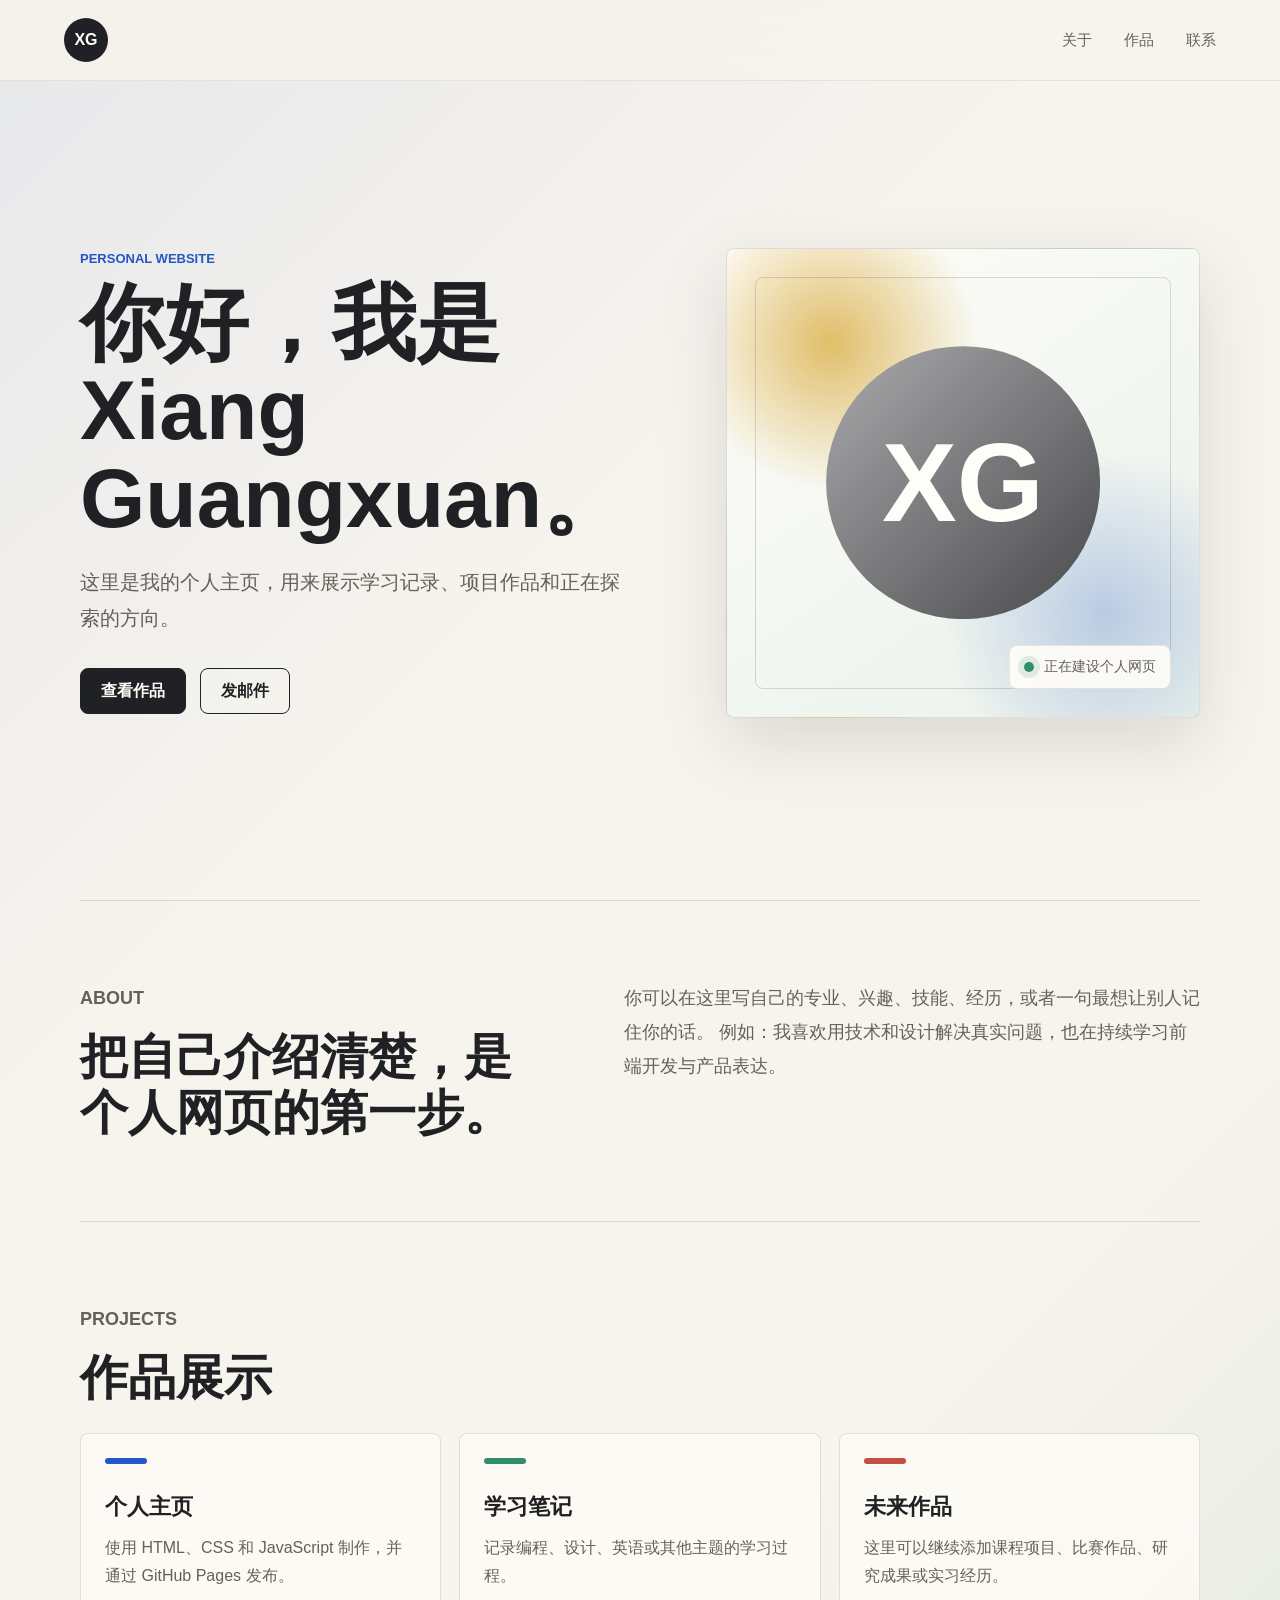
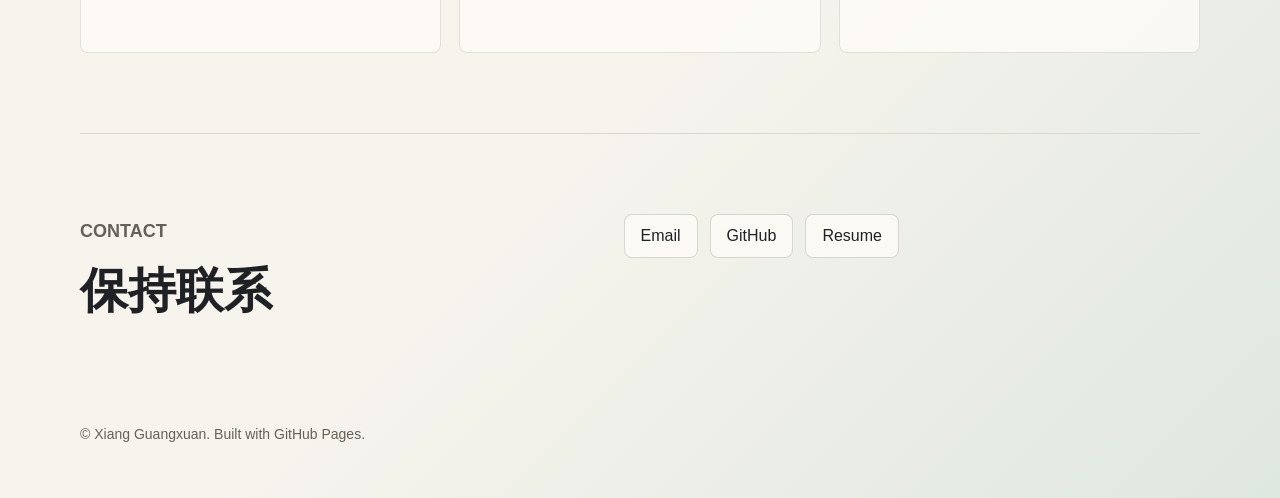
==== index.html @ c30e2c56 "Create personal homepage" ====
<!DOCTYPE html>
<html lang="zh-CN">
<head>
  <meta charset="UTF-8" />
  <meta name="viewport" content="width=device-width, initial-scale=1.0" />
  <meta name="description" content="Xiang Guangxuan 的个人主页、作品集和联系方式。" />
  <title>Xiang Guangxuan | 个人主页</title>
  <link rel="stylesheet" href="styles.css" />
</head>
<body>
  <header class="site-header">
    <a class="brand" href="#top" aria-label="返回首页">XG</a>
    <nav class="nav" aria-label="主要导航">
      <a href="#about">关于</a>
      <a href="#projects">作品</a>
      <a href="#contact">联系</a>
    </nav>
  </header>

  <main id="top">
    <section class="hero" aria-labelledby="hero-title">
      <div class="hero-copy">
        <p class="eyebrow">Personal Website</p>
        <h1 id="hero-title">你好，我是 Xiang Guangxuan。</h1>
        <p class="hero-text">
          这里是我的个人主页，用来展示学习记录、项目作品和正在探索的方向。
        </p>
        <div class="hero-actions" aria-label="主要操作">
          <a class="button primary" href="#projects">查看作品</a>
          <a class="button ghost" href="mailto:your-email@example.com">发邮件</a>
        </div>
      </div>

      <div class="portrait-panel" aria-label="个人视觉标识">
        <div class="portrait">
          <span>XG</span>
        </div>
        <div class="status-card">
          <span class="status-dot"></span>
          <p>正在建设个人网页</p>
        </div>
      </div>
    </section>

    <section class="section about" id="about" aria-labelledby="about-title">
      <div>
        <p class="section-kicker">About</p>
        <h2 id="about-title">把自己介绍清楚，是个人网页的第一步。</h2>
      </div>
      <p>
        你可以在这里写自己的专业、兴趣、技能、经历，或者一句最想让别人记住你的话。
        例如：我喜欢用技术和设计解决真实问题，也在持续学习前端开发与产品表达。
      </p>
    </section>

    <section class="section" id="projects" aria-labelledby="projects-title">
      <div class="section-heading">
        <p class="section-kicker">Projects</p>
        <h2 id="projects-title">作品展示</h2>
      </div>

      <div class="project-grid">
        <article class="project-card">
          <span class="project-mark mark-blue"></span>
          <h3>个人主页</h3>
          <p>使用 HTML、CSS 和 JavaScript 制作，并通过 GitHub Pages 发布。</p>
        </article>
        <article class="project-card">
          <span class="project-mark mark-green"></span>
          <h3>学习笔记</h3>
          <p>记录编程、设计、英语或其他主题的学习过程。</p>
        </article>
        <article class="project-card">
          <span class="project-mark mark-red"></span>
          <h3>未来作品</h3>
          <p>这里可以继续添加课程项目、比赛作品、研究成果或实习经历。</p>
        </article>
      </div>
    </section>

    <section class="section contact" id="contact" aria-labelledby="contact-title">
      <div>
        <p class="section-kicker">Contact</p>
        <h2 id="contact-title">保持联系</h2>
      </div>
      <div class="contact-links">
        <a href="mailto:your-email@example.com">Email</a>
        <a href="https://github.com/XiangGuangxuan">GitHub</a>
        <a href="#" aria-disabled="true">Resume</a>
      </div>
    </section>
  </main>

  <footer class="site-footer">
    <p>© <span id="year"></span> Xiang Guangxuan. Built with GitHub Pages.</p>
  </footer>

  <script src="script.js"></script>
</body>
</html>
---- styles.css ----
:root {
  --bg: #f7f4ee;
  --ink: #202124;
  --muted: #65615a;
  --line: #ddd6ca;
  --blue: #2457c5;
  --green: #2f8f6b;
  --red: #c64f45;
  --gold: #d6a632;
  --white: #fffdf8;
  --shadow: 0 24px 70px rgba(32, 33, 36, 0.13);
}

* {
  box-sizing: border-box;
}

html {
  scroll-behavior: smooth;
}

body {
  margin: 0;
  min-width: 320px;
  background:
    linear-gradient(135deg, rgba(36, 87, 197, 0.08), transparent 34%),
    linear-gradient(315deg, rgba(47, 143, 107, 0.12), transparent 32%),
    var(--bg);
  color: var(--ink);
  font-family: "Microsoft YaHei", "PingFang SC", "Hiragino Sans GB", Arial, sans-serif;
}

a {
  color: inherit;
}

.site-header {
  position: sticky;
  top: 0;
  z-index: 10;
  display: flex;
  align-items: center;
  justify-content: space-between;
  padding: 18px clamp(20px, 5vw, 72px);
  border-bottom: 1px solid rgba(32, 33, 36, 0.08);
  background: rgba(247, 244, 238, 0.86);
  backdrop-filter: blur(16px);
}

.brand {
  display: grid;
  width: 44px;
  height: 44px;
  place-items: center;
  border-radius: 50%;
  background: var(--ink);
  color: var(--white);
  font-weight: 900;
  text-decoration: none;
}

.nav {
  display: flex;
  gap: clamp(14px, 3vw, 32px);
  color: var(--muted);
  font-size: 15px;
}

.nav a {
  text-decoration: none;
}

.nav a:hover {
  color: var(--ink);
}

main {
  width: min(1120px, calc(100% - 40px));
  margin: 0 auto;
}

.hero {
  display: grid;
  grid-template-columns: minmax(0, 1.08fr) minmax(320px, 0.92fr);
  align-items: center;
  min-height: calc(100vh - 81px);
  gap: clamp(36px, 7vw, 96px);
  padding: 56px 0 72px;
}

.eyebrow,
.section-kicker {
  margin: 0 0 14px;
  color: var(--blue);
  font-size: 13px;
  font-weight: 800;
  letter-spacing: 0;
  text-transform: uppercase;
}

h1,
h2,
h3,
p {
  margin-top: 0;
}

h1 {
  max-width: 760px;
  margin-bottom: 22px;
  font-size: clamp(44px, 7vw, 84px);
  line-height: 1.04;
  letter-spacing: 0;
}

.hero-text {
  max-width: 620px;
  color: var(--muted);
  font-size: 20px;
  line-height: 1.8;
}

.hero-actions {
  display: flex;
  flex-wrap: wrap;
  gap: 14px;
  margin-top: 32px;
}

.button {
  display: inline-flex;
  align-items: center;
  justify-content: center;
  min-height: 46px;
  padding: 0 20px;
  border: 1px solid var(--ink);
  border-radius: 8px;
  font-weight: 700;
  text-decoration: none;
}

.button.primary {
  background: var(--ink);
  color: var(--white);
}

.button.ghost {
  background: transparent;
}

.portrait-panel {
  position: relative;
  min-height: 470px;
  border: 1px solid rgba(32, 33, 36, 0.12);
  border-radius: 8px;
  background:
    radial-gradient(circle at 22% 20%, rgba(214, 166, 50, 0.72), transparent 28%),
    radial-gradient(circle at 80% 78%, rgba(36, 87, 197, 0.26), transparent 31%),
    linear-gradient(145deg, #fffdf8, #e9f1eb);
  box-shadow: var(--shadow);
  overflow: hidden;
}

.portrait-panel::before {
  content: "";
  position: absolute;
  inset: 28px;
  border: 1px solid rgba(32, 33, 36, 0.16);
  border-radius: 8px;
}

.portrait {
  position: absolute;
  left: 50%;
  top: 50%;
  display: grid;
  width: min(58%, 280px);
  aspect-ratio: 1;
  place-items: center;
  transform: translate(-50%, -50%);
  border-radius: 50%;
  background:
    linear-gradient(135deg, rgba(255, 255, 255, 0.62), rgba(255, 255, 255, 0.18)),
    var(--ink);
  color: var(--white);
  font-size: clamp(56px, 10vw, 112px);
  font-weight: 900;
}

.status-card {
  position: absolute;
  right: 28px;
  bottom: 28px;
  display: flex;
  align-items: center;
  gap: 10px;
  max-width: calc(100% - 56px);
  padding: 12px 14px;
  border: 1px solid rgba(32, 33, 36, 0.1);
  border-radius: 8px;
  background: rgba(255, 253, 248, 0.9);
}

.status-card p {
  margin: 0;
  color: var(--muted);
  font-size: 14px;
}

.status-dot {
  width: 10px;
  height: 10px;
  flex: 0 0 auto;
  border-radius: 50%;
  background: var(--green);
  box-shadow: 0 0 0 6px rgba(47, 143, 107, 0.14);
}

.section {
  padding: 80px 0;
  border-top: 1px solid var(--line);
}

.about,
.contact {
  display: grid;
  grid-template-columns: minmax(220px, 0.9fr) minmax(0, 1.1fr);
  gap: clamp(28px, 6vw, 72px);
}

.section h2 {
  margin-bottom: 0;
  font-size: clamp(30px, 4vw, 48px);
  line-height: 1.16;
  letter-spacing: 0;
}

.section p {
  color: var(--muted);
  font-size: 18px;
  line-height: 1.9;
}

.section-heading {
  margin-bottom: 28px;
}

.project-grid {
  display: grid;
  grid-template-columns: repeat(3, minmax(0, 1fr));
  gap: 18px;
}

.project-card {
  min-height: 220px;
  padding: 24px;
  border: 1px solid rgba(32, 33, 36, 0.12);
  border-radius: 8px;
  background: rgba(255, 253, 248, 0.72);
}

.project-mark {
  display: block;
  width: 42px;
  height: 6px;
  margin-bottom: 28px;
  border-radius: 999px;
}

.mark-blue {
  background: var(--blue);
}

.mark-green {
  background: var(--green);
}

.mark-red {
  background: var(--red);
}

.project-card h3 {
  margin-bottom: 12px;
  font-size: 22px;
}

.project-card p {
  margin-bottom: 0;
  font-size: 16px;
  line-height: 1.75;
}

.contact-links {
  display: flex;
  flex-wrap: wrap;
  gap: 12px;
  align-content: start;
}

.contact-links a {
  display: inline-flex;
  min-height: 44px;
  align-items: center;
  justify-content: center;
  padding: 0 16px;
  border: 1px solid rgba(32, 33, 36, 0.16);
  border-radius: 8px;
  background: rgba(255, 253, 248, 0.72);
  text-decoration: none;
}

.contact-links a:hover {
  border-color: var(--ink);
}

.site-footer {
  width: min(1120px, calc(100% - 40px));
  margin: 0 auto;
  padding: 28px 0 42px;
  color: var(--muted);
  font-size: 14px;
}

@media (max-width: 820px) {
  .site-header {
    padding-inline: 20px;
  }

  .hero {
    grid-template-columns: 1fr;
    min-height: auto;
    padding-top: 48px;
  }

  .portrait-panel {
    min-height: 380px;
  }

  .about,
  .contact,
  .project-grid {
    grid-template-columns: 1fr;
  }
}

@media (max-width: 520px) {
  main,
  .site-footer {
    width: min(100% - 28px, 1120px);
  }

  .nav {
    gap: 12px;
    font-size: 14px;
  }

  h1 {
    font-size: 42px;
  }

  .hero-text,
  .section p {
    font-size: 17px;
  }

  .button {
    width: 100%;
  }

  .portrait-panel {
    min-height: 320px;
  }
}
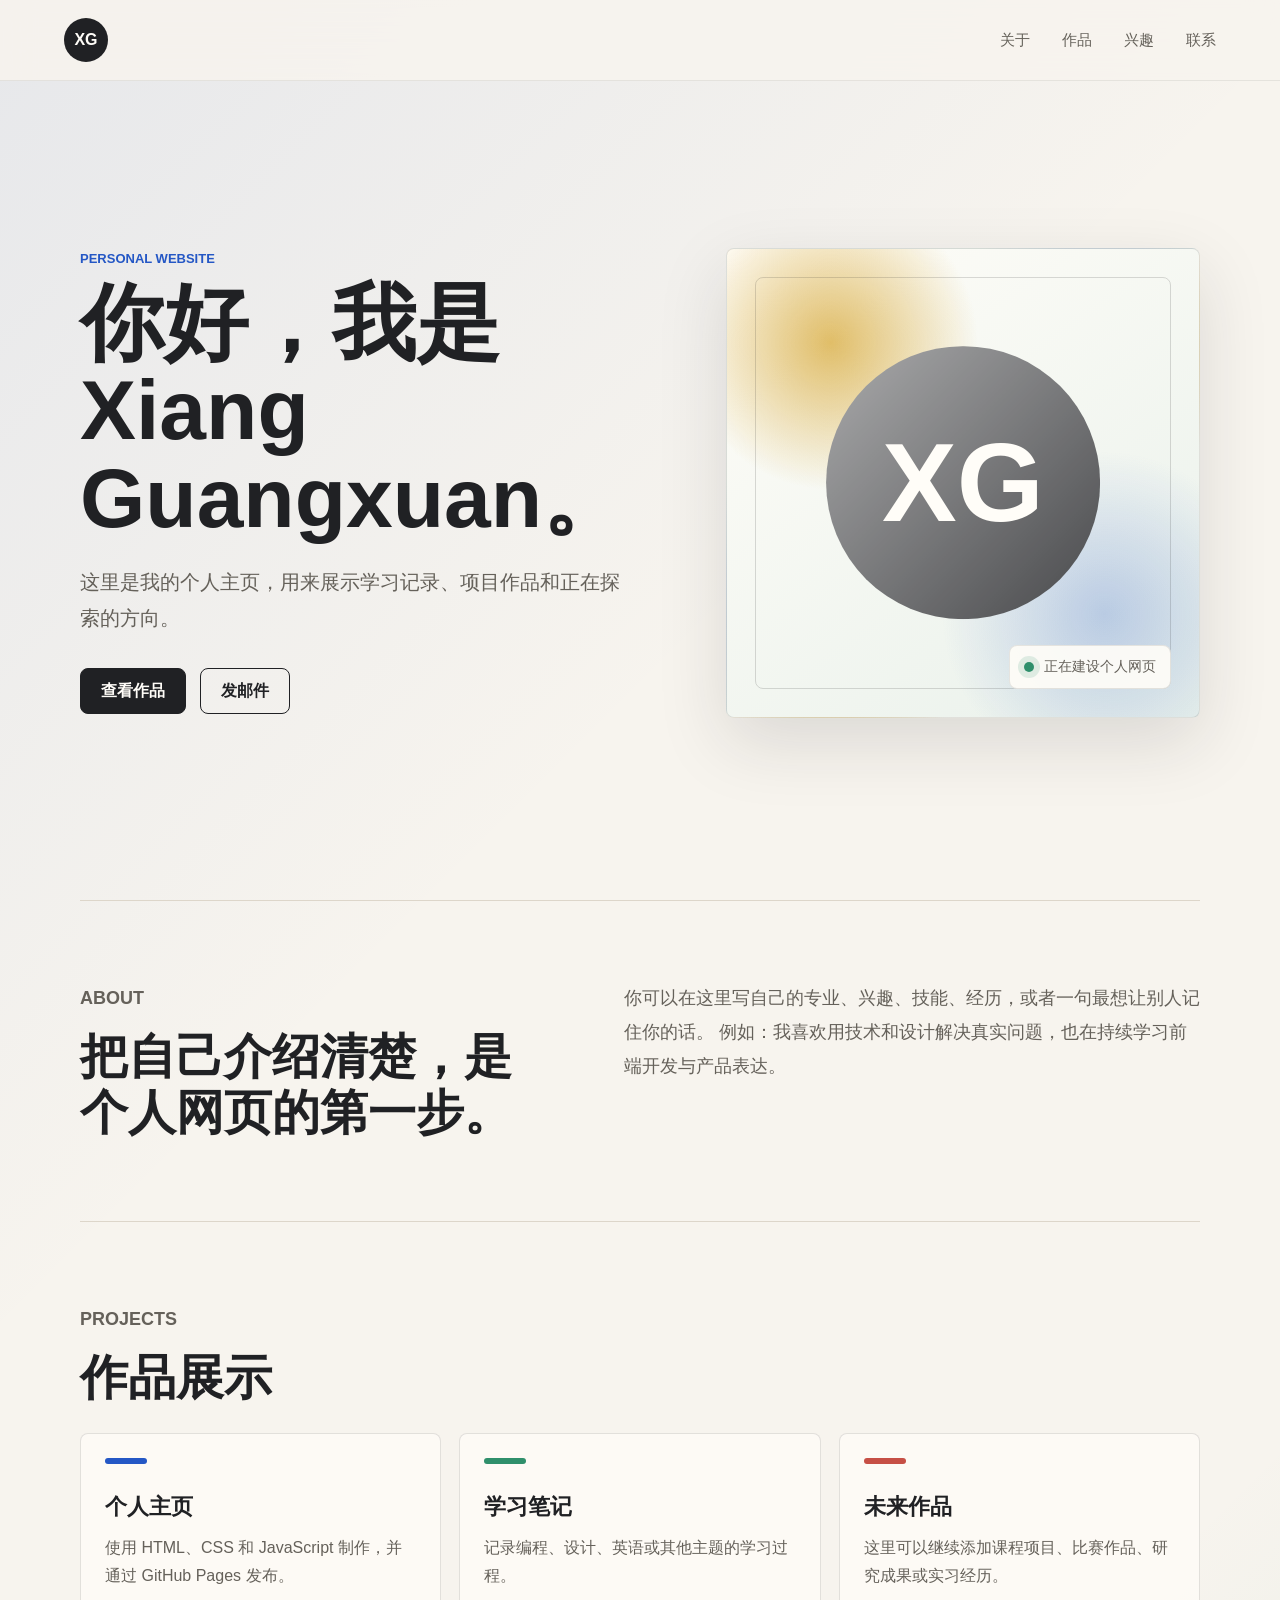
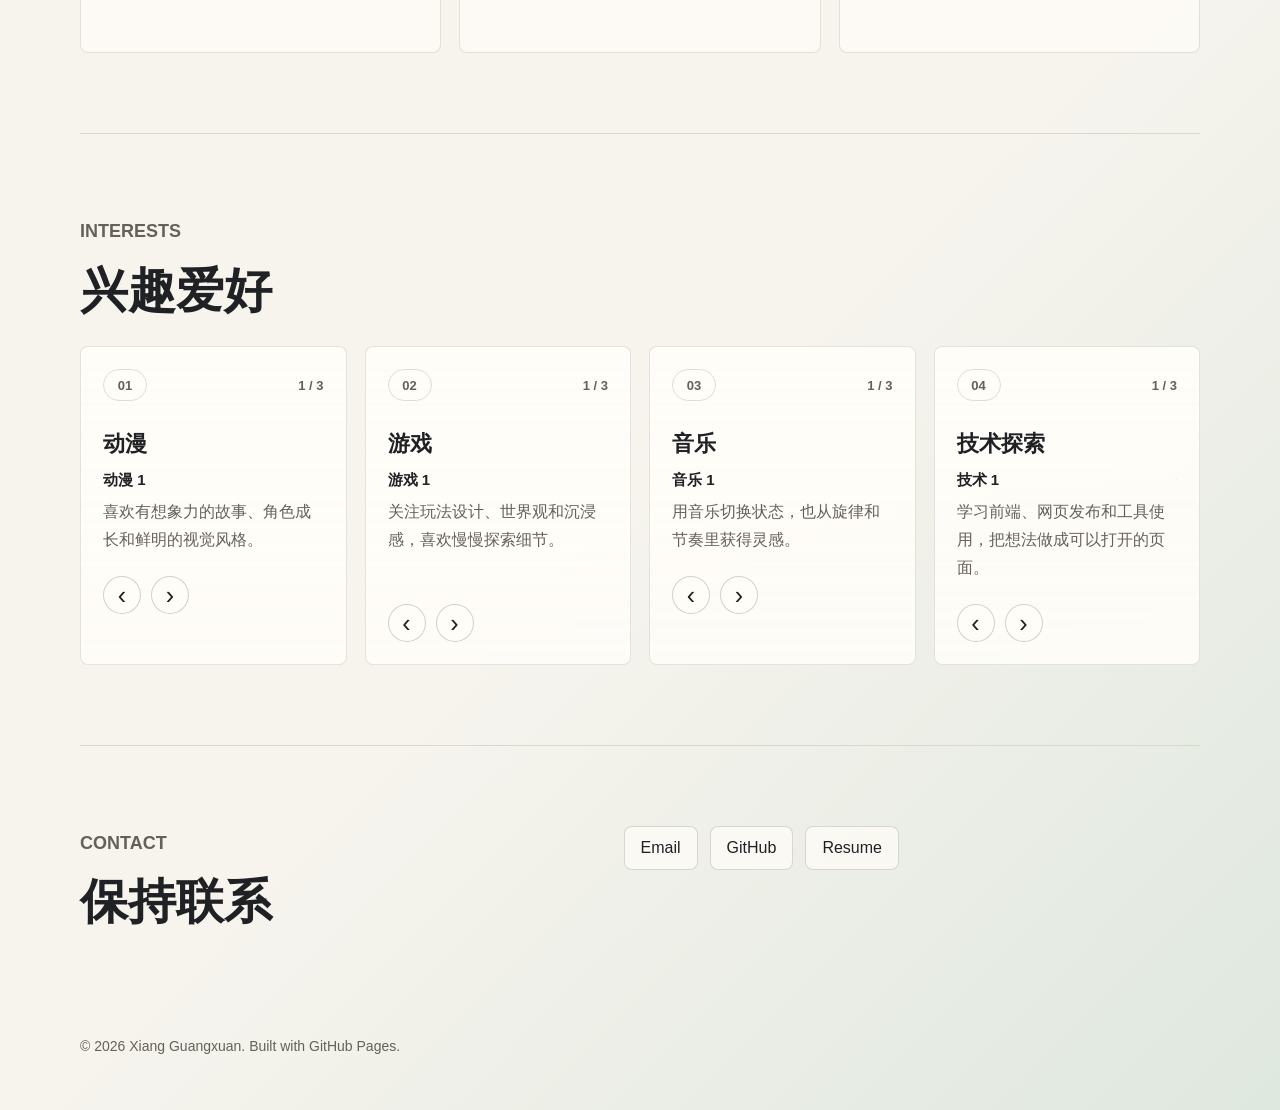
==== commit e4e0c867: "Add carousel interests section" ====
--- a/index.html
+++ b/index.html
@@ -5,7 +5,7 @@
   <meta name="viewport" content="width=device-width, initial-scale=1.0" />
   <meta name="description" content="Xiang Guangxuan 的个人主页、作品集和联系方式。" />
   <title>Xiang Guangxuan | 个人主页</title>
-  <link rel="stylesheet" href="styles.css" />
+  <link rel="stylesheet" href="styles.css?v=2" />
 </head>
 <body>
   <header class="site-header">
@@ -13,6 +13,7 @@
     <nav class="nav" aria-label="主要导航">
       <a href="#about">关于</a>
       <a href="#projects">作品</a>
+      <a href="#interests">兴趣</a>
       <a href="#contact">联系</a>
     </nav>
   </header>
@@ -78,6 +79,124 @@
       </div>
     </section>
 
+    <section class="section" id="interests" aria-labelledby="interests-title">
+      <div class="section-heading">
+        <p class="section-kicker">Interests</p>
+        <h2 id="interests-title">兴趣爱好</h2>
+      </div>
+
+      <div class="interest-grid">
+        <article class="interest-card" data-carousel>
+          <div class="interest-card-head">
+            <span class="interest-number">01</span>
+            <span class="interest-count" data-carousel-count>1 / 3</span>
+          </div>
+          <h3>动漫</h3>
+          <div class="interest-viewport">
+            <div class="interest-track" data-carousel-track>
+              <div class="interest-slide">
+                <strong>动漫 1</strong>
+                <p>喜欢有想象力的故事、角色成长和鲜明的视觉风格。</p>
+              </div>
+              <div class="interest-slide">
+                <strong>动漫 2</strong>
+                <p>这里可以写你喜欢的番剧、角色、台词或最打动你的剧情。</p>
+              </div>
+              <div class="interest-slide">
+                <strong>动漫 3</strong>
+                <p>也可以记录追番清单、年度推荐，或者想补的作品。</p>
+              </div>
+            </div>
+          </div>
+          <div class="interest-controls">
+            <button class="carousel-button" type="button" data-carousel-prev aria-label="切换到上一个动漫">‹</button>
+            <button class="carousel-button" type="button" data-carousel-next aria-label="切换到下一个动漫">›</button>
+          </div>
+        </article>
+        <article class="interest-card" data-carousel>
+          <div class="interest-card-head">
+            <span class="interest-number">02</span>
+            <span class="interest-count" data-carousel-count>1 / 3</span>
+          </div>
+          <h3>游戏</h3>
+          <div class="interest-viewport">
+            <div class="interest-track" data-carousel-track>
+              <div class="interest-slide">
+                <strong>游戏 1</strong>
+                <p>关注玩法设计、世界观和沉浸感，喜欢慢慢探索细节。</p>
+              </div>
+              <div class="interest-slide">
+                <strong>游戏 2</strong>
+                <p>这里可以写常玩的游戏类型，比如开放世界、竞技、剧情或策略。</p>
+              </div>
+              <div class="interest-slide">
+                <strong>游戏 3</strong>
+                <p>也可以展示个人战绩、喜欢的角色，或者最近正在玩的作品。</p>
+              </div>
+            </div>
+          </div>
+          <div class="interest-controls">
+            <button class="carousel-button" type="button" data-carousel-prev aria-label="切换到上一个游戏">‹</button>
+            <button class="carousel-button" type="button" data-carousel-next aria-label="切换到下一个游戏">›</button>
+          </div>
+        </article>
+        <article class="interest-card" data-carousel>
+          <div class="interest-card-head">
+            <span class="interest-number">03</span>
+            <span class="interest-count" data-carousel-count>1 / 3</span>
+          </div>
+          <h3>音乐</h3>
+          <div class="interest-viewport">
+            <div class="interest-track" data-carousel-track>
+              <div class="interest-slide">
+                <strong>音乐 1</strong>
+                <p>用音乐切换状态，也从旋律和节奏里获得灵感。</p>
+              </div>
+              <div class="interest-slide">
+                <strong>音乐 2</strong>
+                <p>这里可以写喜欢的歌手、专辑、歌单或常听的风格。</p>
+              </div>
+              <div class="interest-slide">
+                <strong>音乐 3</strong>
+                <p>也可以放学习、运动、放松时各自会听的音乐。</p>
+              </div>
+            </div>
+          </div>
+          <div class="interest-controls">
+            <button class="carousel-button" type="button" data-carousel-prev aria-label="切换到上一个音乐">‹</button>
+            <button class="carousel-button" type="button" data-carousel-next aria-label="切换到下一个音乐">›</button>
+          </div>
+        </article>
+        <article class="interest-card" data-carousel>
+          <div class="interest-card-head">
+            <span class="interest-number">04</span>
+            <span class="interest-count" data-carousel-count>1 / 3</span>
+          </div>
+          <h3>技术探索</h3>
+          <div class="interest-viewport">
+            <div class="interest-track" data-carousel-track>
+              <div class="interest-slide">
+                <strong>技术 1</strong>
+                <p>学习前端、网页发布和工具使用，把想法做成可以打开的页面。</p>
+              </div>
+              <div class="interest-slide">
+                <strong>技术 2</strong>
+                <p>这里可以写正在学的方向，比如 HTML、CSS、JavaScript 或 GitHub Pages。</p>
+              </div>
+              <div class="interest-slide">
+                <strong>技术 3</strong>
+                <p>也可以记录小项目、踩坑笔记，或者下一个想实现的网页功能。</p>
+              </div>
+            </div>
+          </div>
+          <div class="interest-controls">
+            <button class="carousel-button" type="button" data-carousel-prev aria-label="切换到上一个技术探索">‹</button>
+            <button class="carousel-button" type="button" data-carousel-next aria-label="切换到下一个技术探索">›</button>
+          </div>
+        </article>
+      </div>
+    </section>
+
     <section class="section contact" id="contact" aria-labelledby="contact-title">
       <div>
         <p class="section-kicker">Contact</p>
@@ -95,6 +214,6 @@
     <p>© <span id="year"></span> Xiang Guangxuan. Built with GitHub Pages.</p>
   </footer>
 
-  <script src="script.js"></script>
+  <script src="script.js?v=2"></script>
 </body>
 </html>
--- a/styles.css
+++ b/styles.css
@@ -290,6 +290,111 @@
   line-height: 1.75;
 }
 
+.interest-grid {
+  display: grid;
+  grid-template-columns: repeat(4, minmax(0, 1fr));
+  gap: 18px;
+}
+
+.interest-card {
+  min-height: 260px;
+  padding: 22px;
+  border: 1px solid rgba(32, 33, 36, 0.12);
+  border-radius: 8px;
+  background:
+    linear-gradient(180deg, rgba(255, 253, 248, 0.9), rgba(255, 253, 248, 0.64)),
+    rgba(255, 253, 248, 0.72);
+}
+
+.interest-card-head {
+  display: flex;
+  align-items: center;
+  justify-content: space-between;
+  gap: 12px;
+  margin-bottom: 28px;
+}
+
+.interest-number {
+  display: inline-flex;
+  align-items: center;
+  justify-content: center;
+  width: 44px;
+  height: 32px;
+  border: 1px solid rgba(32, 33, 36, 0.14);
+  border-radius: 999px;
+  color: var(--muted);
+  font-size: 13px;
+  font-weight: 800;
+}
+
+.interest-count {
+  color: var(--muted);
+  font-size: 13px;
+  font-weight: 800;
+}
+
+.interest-card h3 {
+  margin-bottom: 12px;
+  font-size: 22px;
+}
+
+.interest-viewport {
+  overflow: hidden;
+}
+
+.interest-track {
+  display: flex;
+  transition: transform 220ms ease;
+}
+
+.interest-slide {
+  min-width: 100%;
+}
+
+.interest-slide strong {
+  display: block;
+  margin-bottom: 8px;
+  color: var(--ink);
+  font-size: 15px;
+}
+
+.interest-slide p {
+  margin-bottom: 0;
+  font-size: 16px;
+  line-height: 1.75;
+}
+
+.interest-controls {
+  display: flex;
+  gap: 10px;
+  margin-top: 22px;
+}
+
+.carousel-button {
+  display: inline-grid;
+  width: 38px;
+  height: 38px;
+  place-items: center;
+  border: 1px solid rgba(32, 33, 36, 0.2);
+  border-radius: 50%;
+  background: var(--white);
+  color: var(--ink);
+  cursor: pointer;
+  font-size: 25px;
+  line-height: 1;
+}
+
+.carousel-button:hover {
+  border-color: var(--ink);
+  background: var(--ink);
+  color: var(--white);
+}
+
+.carousel-button:focus-visible {
+  outline: 3px solid rgba(36, 87, 197, 0.28);
+  outline-offset: 3px;
+}
+
 .contact-links {
   display: flex;
   flex-wrap: wrap;
@@ -338,8 +443,15 @@
 
   .about,
   .contact,
-  .project-grid {
+  .project-grid,
+  .interest-grid {
     grid-template-columns: 1fr;
+  }
+}
+
+@media (min-width: 821px) and (max-width: 1040px) {
+  .interest-grid {
+    grid-template-columns: repeat(2, minmax(0, 1fr));
   }
 }
 
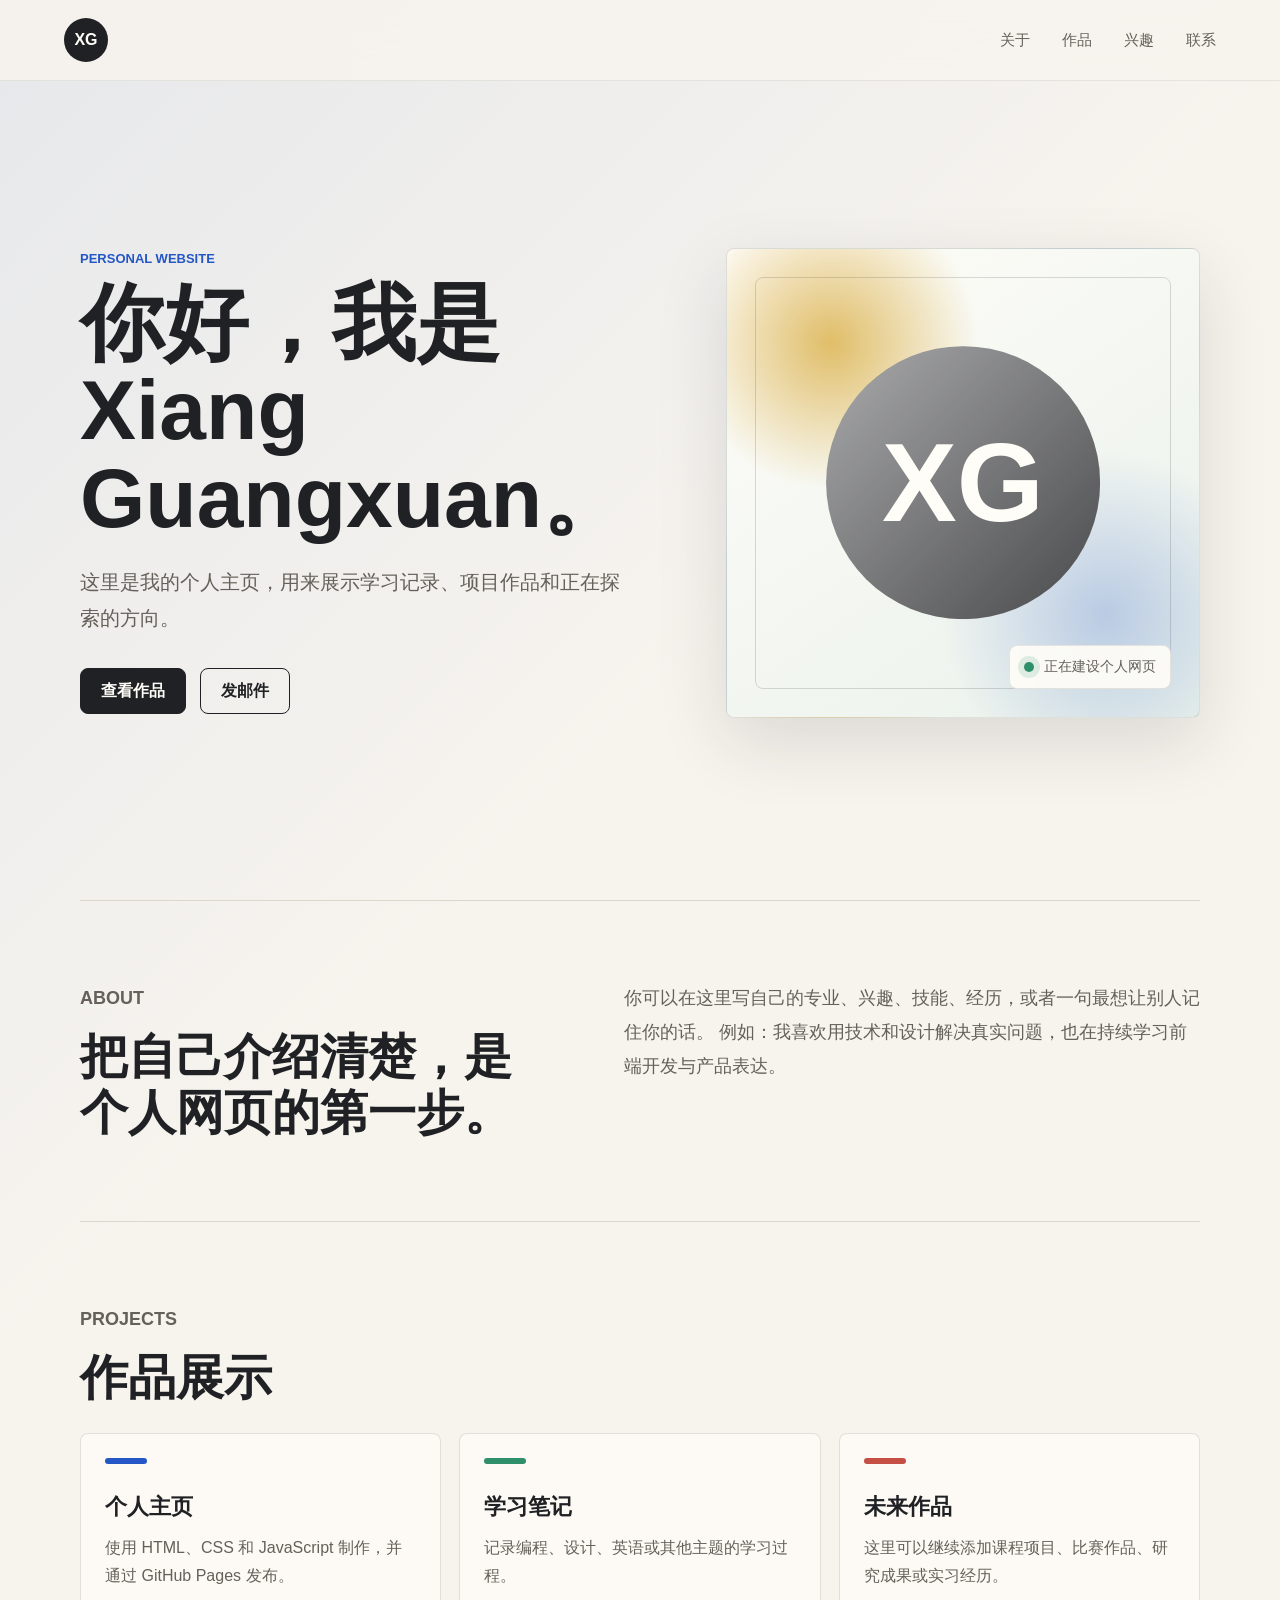
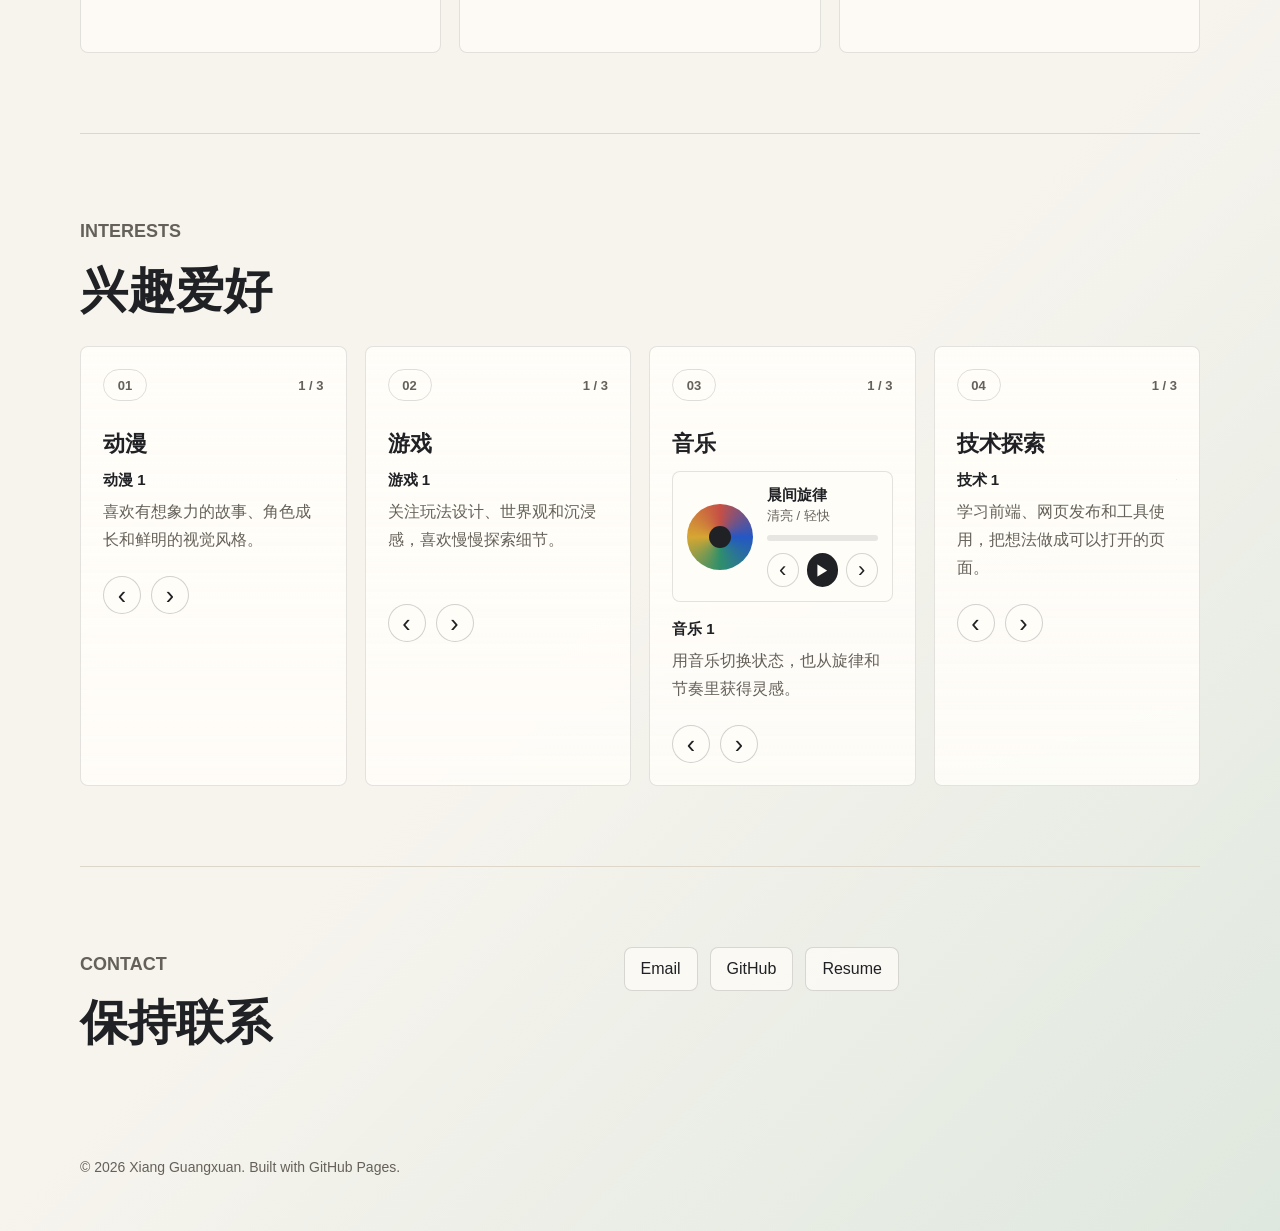
==== commit ab97bac0: "Add music player to interests" ====
--- a/index.html
+++ b/index.html
@@ -5,7 +5,7 @@
   <meta name="viewport" content="width=device-width, initial-scale=1.0" />
   <meta name="description" content="Xiang Guangxuan 的个人主页、作品集和联系方式。" />
   <title>Xiang Guangxuan | 个人主页</title>
-  <link rel="stylesheet" href="styles.css?v=2" />
+  <link rel="stylesheet" href="styles.css?v=3" />
 </head>
 <body>
   <header class="site-header">
@@ -146,6 +146,25 @@
             <span class="interest-count" data-carousel-count>1 / 3</span>
           </div>
           <h3>音乐</h3>
+          <div class="music-player" data-music-player>
+            <div class="music-disc" aria-hidden="true">
+              <span></span>
+            </div>
+            <div class="music-main">
+              <div class="music-meta">
+                <strong data-music-title>晨间旋律</strong>
+                <span data-music-style>清亮 / 轻快</span>
+              </div>
+              <div class="music-progress" aria-hidden="true">
+                <span data-music-progress></span>
+              </div>
+              <div class="music-controls" aria-label="音乐播放器">
+                <button class="music-button" type="button" data-music-prev aria-label="上一首">‹</button>
+                <button class="music-button play-button" type="button" data-music-play aria-label="播放音乐">▶</button>
+                <button class="music-button" type="button" data-music-next aria-label="下一首">›</button>
+              </div>
+            </div>
+          </div>
           <div class="interest-viewport">
             <div class="interest-track" data-carousel-track>
               <div class="interest-slide">
@@ -214,6 +233,6 @@
     <p>© <span id="year"></span> Xiang Guangxuan. Built with GitHub Pages.</p>
   </footer>
 
-  <script src="script.js?v=2"></script>
+  <script src="script.js?v=3"></script>
 </body>
 </html>
--- a/styles.css
+++ b/styles.css
@@ -362,6 +362,106 @@
   margin-bottom: 0;
   font-size: 16px;
   line-height: 1.75;
+}
+
+.music-player {
+  display: grid;
+  grid-template-columns: 66px minmax(0, 1fr);
+  gap: 14px;
+  align-items: center;
+  margin: 0 0 18px;
+  padding: 14px;
+  border: 1px solid rgba(32, 33, 36, 0.12);
+  border-radius: 8px;
+  background: rgba(255, 253, 248, 0.82);
+}
+
+.music-disc {
+  position: relative;
+  display: grid;
+  width: 66px;
+  aspect-ratio: 1;
+  place-items: center;
+  border-radius: 50%;
+  background:
+    radial-gradient(circle, var(--white) 0 10%, transparent 11%),
+    conic-gradient(from 90deg, var(--blue), var(--green), var(--gold), var(--red), var(--blue));
+}
+
+.music-disc span {
+  width: 22px;
+  aspect-ratio: 1;
+  border-radius: 50%;
+  background: var(--ink);
+}
+
+.music-player.is-playing .music-disc {
+  animation: spin-disc 1.8s linear infinite;
+}
+
+.music-main {
+  min-width: 0;
+}
+
+.music-meta {
+  display: grid;
+  gap: 2px;
+  margin-bottom: 10px;
+}
+
+.music-meta strong {
+  color: var(--ink);
+  font-size: 15px;
+}
+
+.music-meta span {
+  color: var(--muted);
+  font-size: 13px;
+}
+
+.music-progress {
+  height: 6px;
+  overflow: hidden;
+  border-radius: 999px;
+  background: rgba(32, 33, 36, 0.1);
+}
+
+.music-progress span {
+  display: block;
+  width: 0%;
+  height: 100%;
+  border-radius: inherit;
+  background: var(--green);
+}
+
+.music-controls {
+  display: flex;
+  gap: 8px;
+  margin-top: 12px;
+}
+
+.music-button {
+  display: inline-grid;
+  width: 34px;
+  height: 34px;
+  place-items: center;
+  border: 1px solid rgba(32, 33, 36, 0.18);
+  border-radius: 50%;
+  background: var(--white);
+  color: var(--ink);
+  cursor: pointer;
+  font-size: 22px;
+  line-height: 1;
+}
+
+.music-button:hover {
+  border-color: var(--ink);
+}
+
+.play-button {
+  background: var(--ink);
+  color: var(--white);
+  font-size: 15px;
 }
 
 .interest-controls {
@@ -395,6 +495,12 @@
   outline-offset: 3px;
 }
 
+@keyframes spin-disc {
+  to {
+    transform: rotate(360deg);
+  }
+}
+
 .contact-links {
   display: flex;
   flex-wrap: wrap;
@@ -479,6 +585,15 @@
     width: 100%;
   }
 
+  .music-player {
+    grid-template-columns: 56px minmax(0, 1fr);
+    padding: 12px;
+  }
+
+  .music-disc {
+    width: 56px;
+  }
+
   .portrait-panel {
     min-height: 320px;
   }
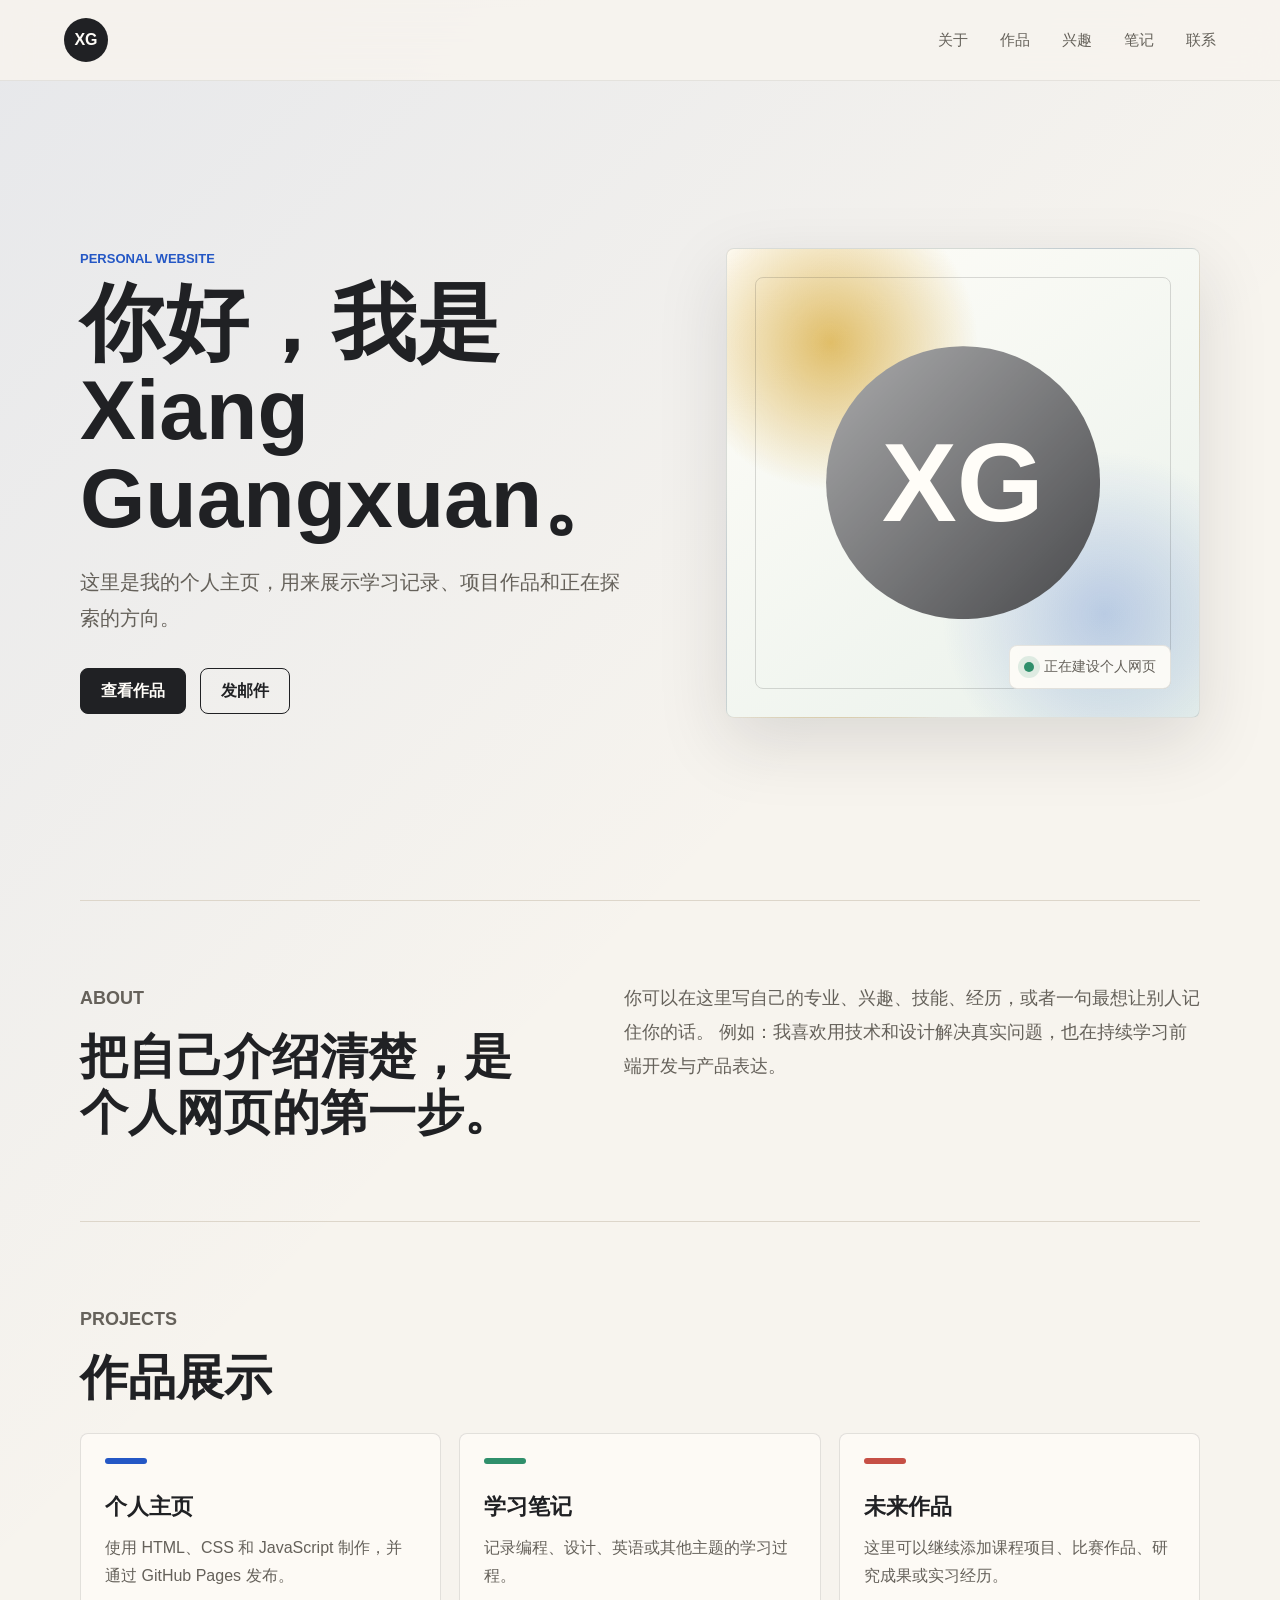
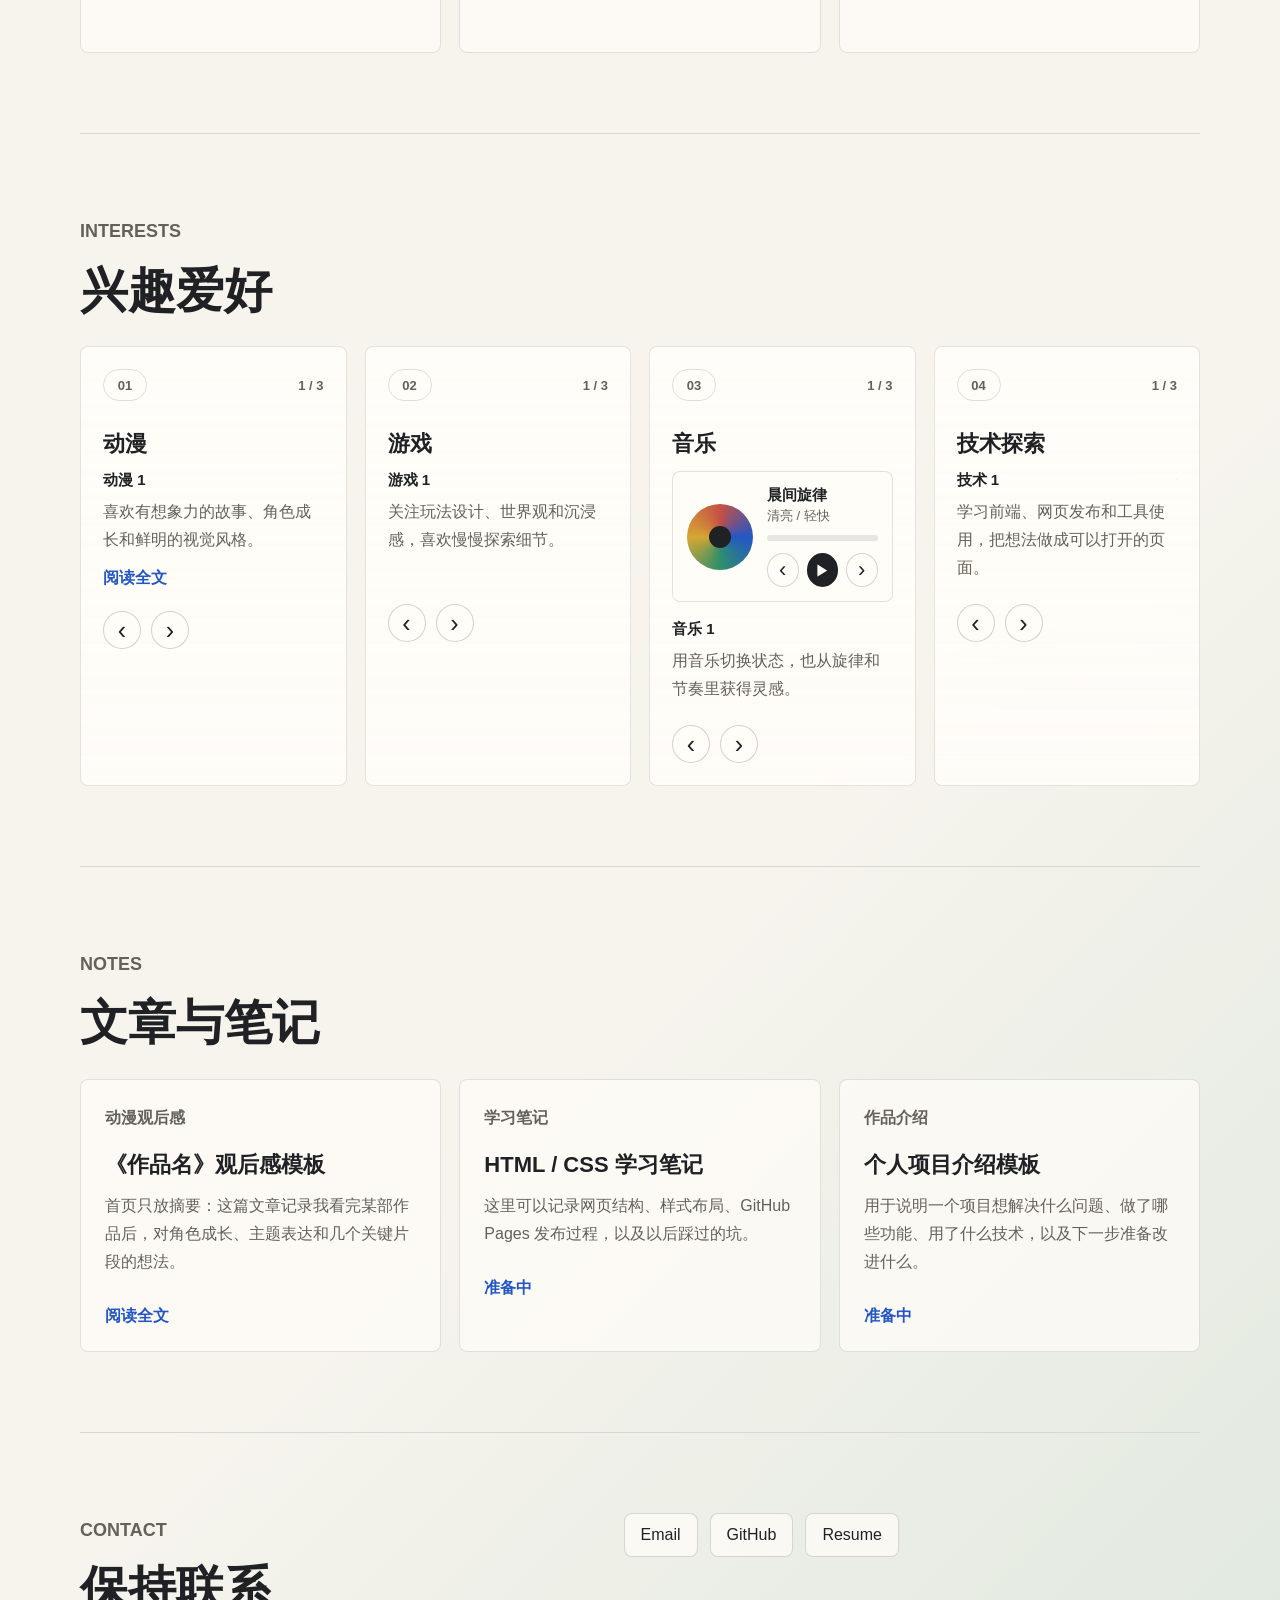
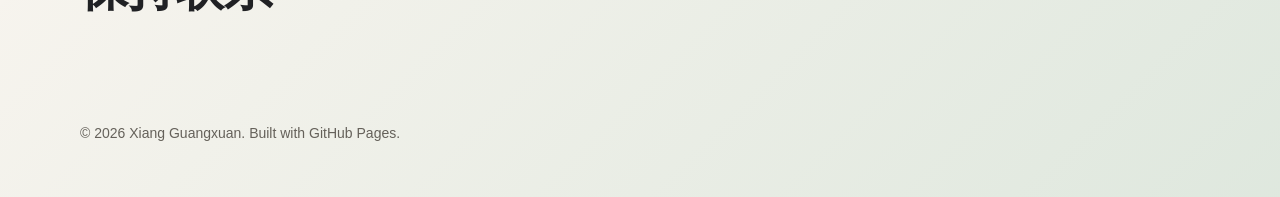
==== commit a4875e27: "Add notes article template" ====
--- a/index.html
+++ b/index.html
@@ -5,7 +5,7 @@
   <meta name="viewport" content="width=device-width, initial-scale=1.0" />
   <meta name="description" content="Xiang Guangxuan 的个人主页、作品集和联系方式。" />
   <title>Xiang Guangxuan | 个人主页</title>
-  <link rel="stylesheet" href="styles.css?v=3" />
+  <link rel="stylesheet" href="styles.css?v=4" />
 </head>
 <body>
   <header class="site-header">
@@ -14,6 +14,7 @@
       <a href="#about">关于</a>
       <a href="#projects">作品</a>
       <a href="#interests">兴趣</a>
+      <a href="#notes">笔记</a>
       <a href="#contact">联系</a>
     </nav>
   </header>
@@ -97,6 +98,7 @@
               <div class="interest-slide">
                 <strong>动漫 1</strong>
                 <p>喜欢有想象力的故事、角色成长和鲜明的视觉风格。</p>
+                <a class="text-link" href="notes/anime-01.html">阅读全文</a>
               </div>
               <div class="interest-slide">
                 <strong>动漫 2</strong>
@@ -216,6 +218,34 @@
       </div>
     </section>
 
+    <section class="section" id="notes" aria-labelledby="notes-title">
+      <div class="section-heading">
+        <p class="section-kicker">Notes</p>
+        <h2 id="notes-title">文章与笔记</h2>
+      </div>
+
+      <div class="note-grid">
+        <article class="note-card">
+          <p class="note-type">动漫观后感</p>
+          <h3>《作品名》观后感模板</h3>
+          <p>首页只放摘要：这篇文章记录我看完某部作品后，对角色成长、主题表达和几个关键片段的想法。</p>
+          <a class="text-link" href="notes/anime-01.html">阅读全文</a>
+        </article>
+        <article class="note-card">
+          <p class="note-type">学习笔记</p>
+          <h3>HTML / CSS 学习笔记</h3>
+          <p>这里可以记录网页结构、样式布局、GitHub Pages 发布过程，以及以后踩过的坑。</p>
+          <a class="text-link" href="#notes">准备中</a>
+        </article>
+        <article class="note-card">
+          <p class="note-type">作品介绍</p>
+          <h3>个人项目介绍模板</h3>
+          <p>用于说明一个项目想解决什么问题、做了哪些功能、用了什么技术，以及下一步准备改进什么。</p>
+          <a class="text-link" href="#notes">准备中</a>
+        </article>
+      </div>
+    </section>
+
     <section class="section contact" id="contact" aria-labelledby="contact-title">
       <div>
         <p class="section-kicker">Contact</p>
@@ -233,6 +263,6 @@
     <p>© <span id="year"></span> Xiang Guangxuan. Built with GitHub Pages.</p>
   </footer>
 
-  <script src="script.js?v=3"></script>
+  <script src="script.js?v=4"></script>
 </body>
 </html>
--- a/styles.css
+++ b/styles.css
@@ -362,6 +362,19 @@
   margin-bottom: 0;
   font-size: 16px;
   line-height: 1.75;
+}
+
+.text-link {
+  display: inline-flex;
+  align-items: center;
+  margin-top: 14px;
+  color: var(--blue);
+  font-weight: 800;
+  text-decoration: none;
+}
+
+.text-link:hover {
+  text-decoration: underline;
 }
 
 .music-player {
@@ -508,6 +521,82 @@
   align-content: start;
 }
 
+.note-grid {
+  display: grid;
+  grid-template-columns: repeat(3, minmax(0, 1fr));
+  gap: 18px;
+}
+
+.note-card {
+  min-height: 260px;
+  padding: 24px;
+  border: 1px solid rgba(32, 33, 36, 0.12);
+  border-radius: 8px;
+  background: rgba(255, 253, 248, 0.72);
+}
+
+.note-type {
+  margin-bottom: 18px;
+  color: var(--green);
+  font-size: 13px;
+  font-weight: 800;
+}
+
+.note-card h3 {
+  margin-bottom: 12px;
+  font-size: 22px;
+}
+
+.note-card p {
+  font-size: 16px;
+  line-height: 1.75;
+}
+
+.article-main {
+  width: min(860px, calc(100% - 40px));
+  margin: 0 auto;
+}
+
+.article-hero {
+  padding: 86px 0 48px;
+}
+
+.article-hero h1 {
+  max-width: 860px;
+  margin-bottom: 20px;
+  font-size: clamp(40px, 6vw, 68px);
+}
+
+.article-meta {
+  color: var(--muted);
+  font-size: 16px;
+}
+
+.article-content {
+  padding: 44px 0 90px;
+  border-top: 1px solid var(--line);
+}
+
+.article-content h2 {
+  margin: 40px 0 14px;
+  font-size: clamp(24px, 3vw, 34px);
+}
+
+.article-content p,
+.article-content li {
+  color: var(--muted);
+  font-size: 18px;
+  line-height: 1.9;
+}
+
+.article-content ul {
+  padding-left: 22px;
+}
+
+.article-footer-link {
+  margin-top: 40px;
+}
+
 .contact-links a {
   display: inline-flex;
   min-height: 44px;
@@ -550,7 +639,8 @@
   .about,
   .contact,
   .project-grid,
-  .interest-grid {
+  .interest-grid,
+  .note-grid {
     grid-template-columns: 1fr;
   }
 }
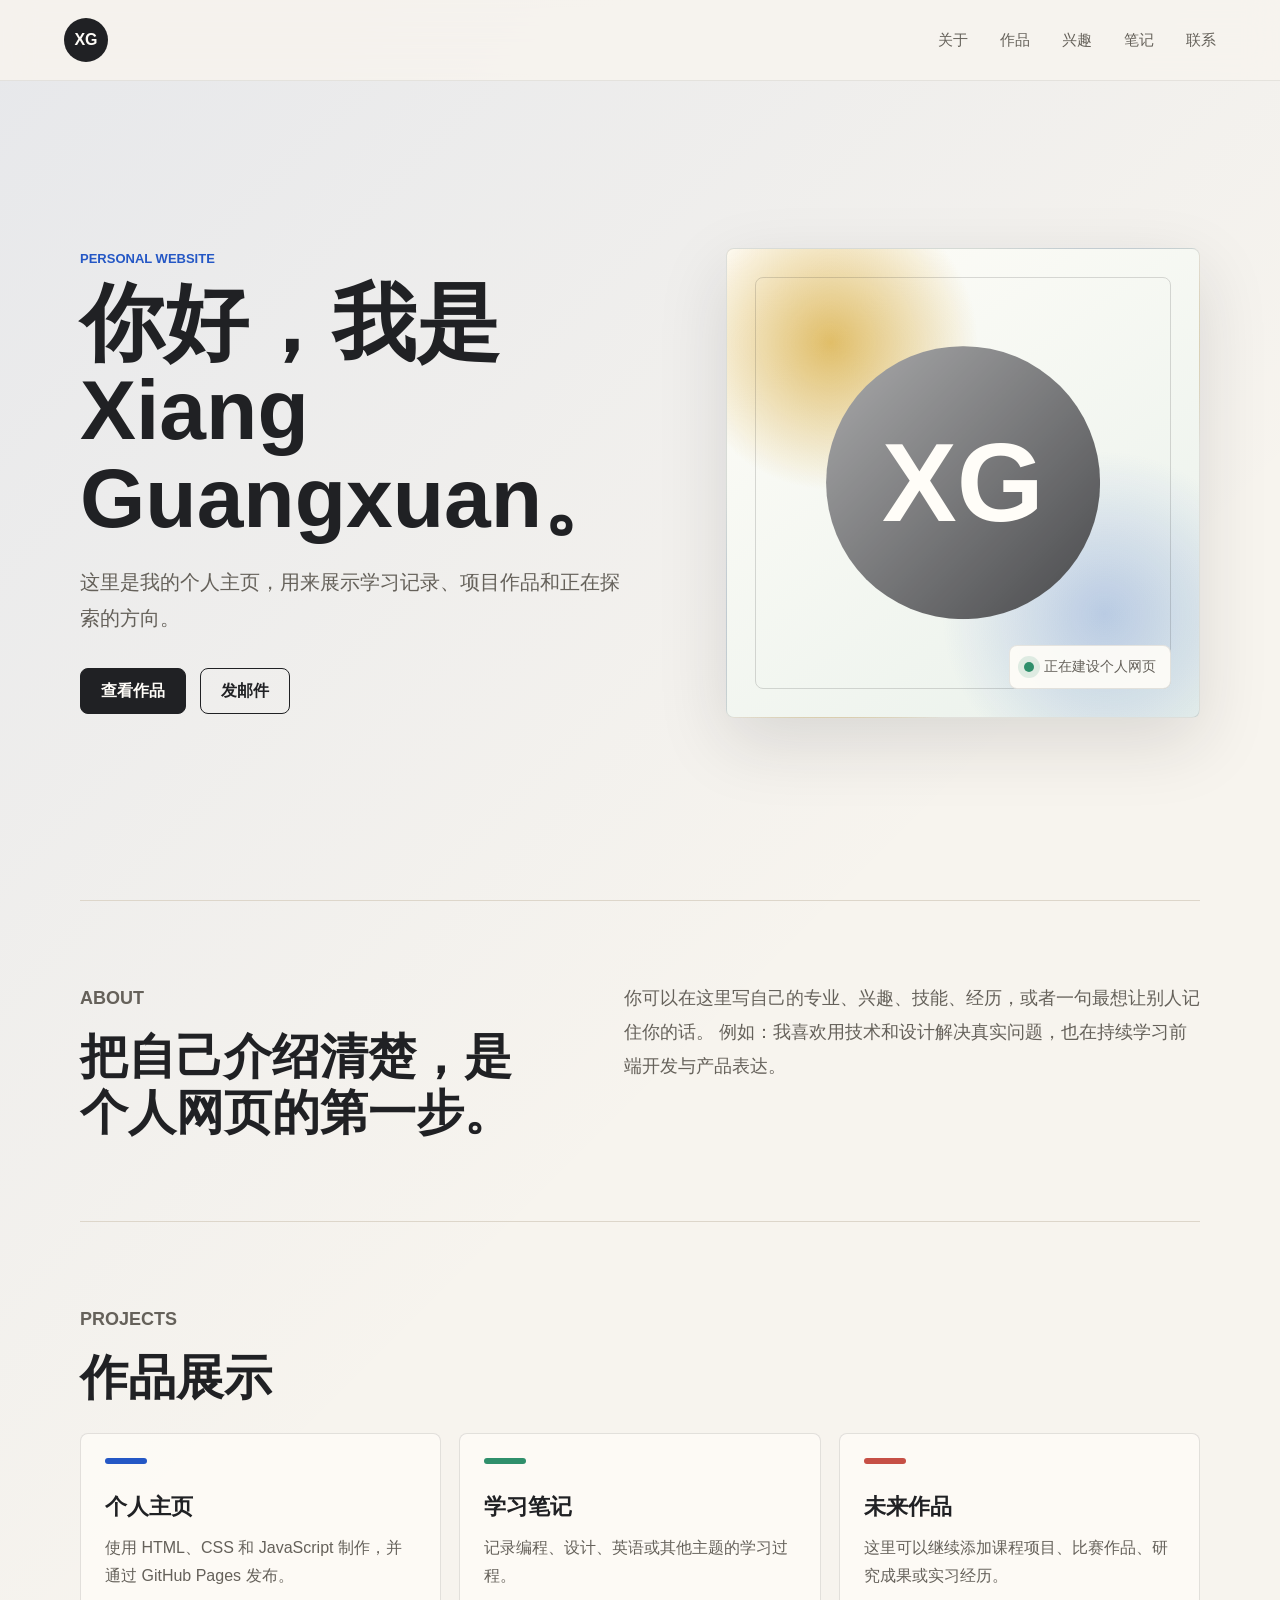
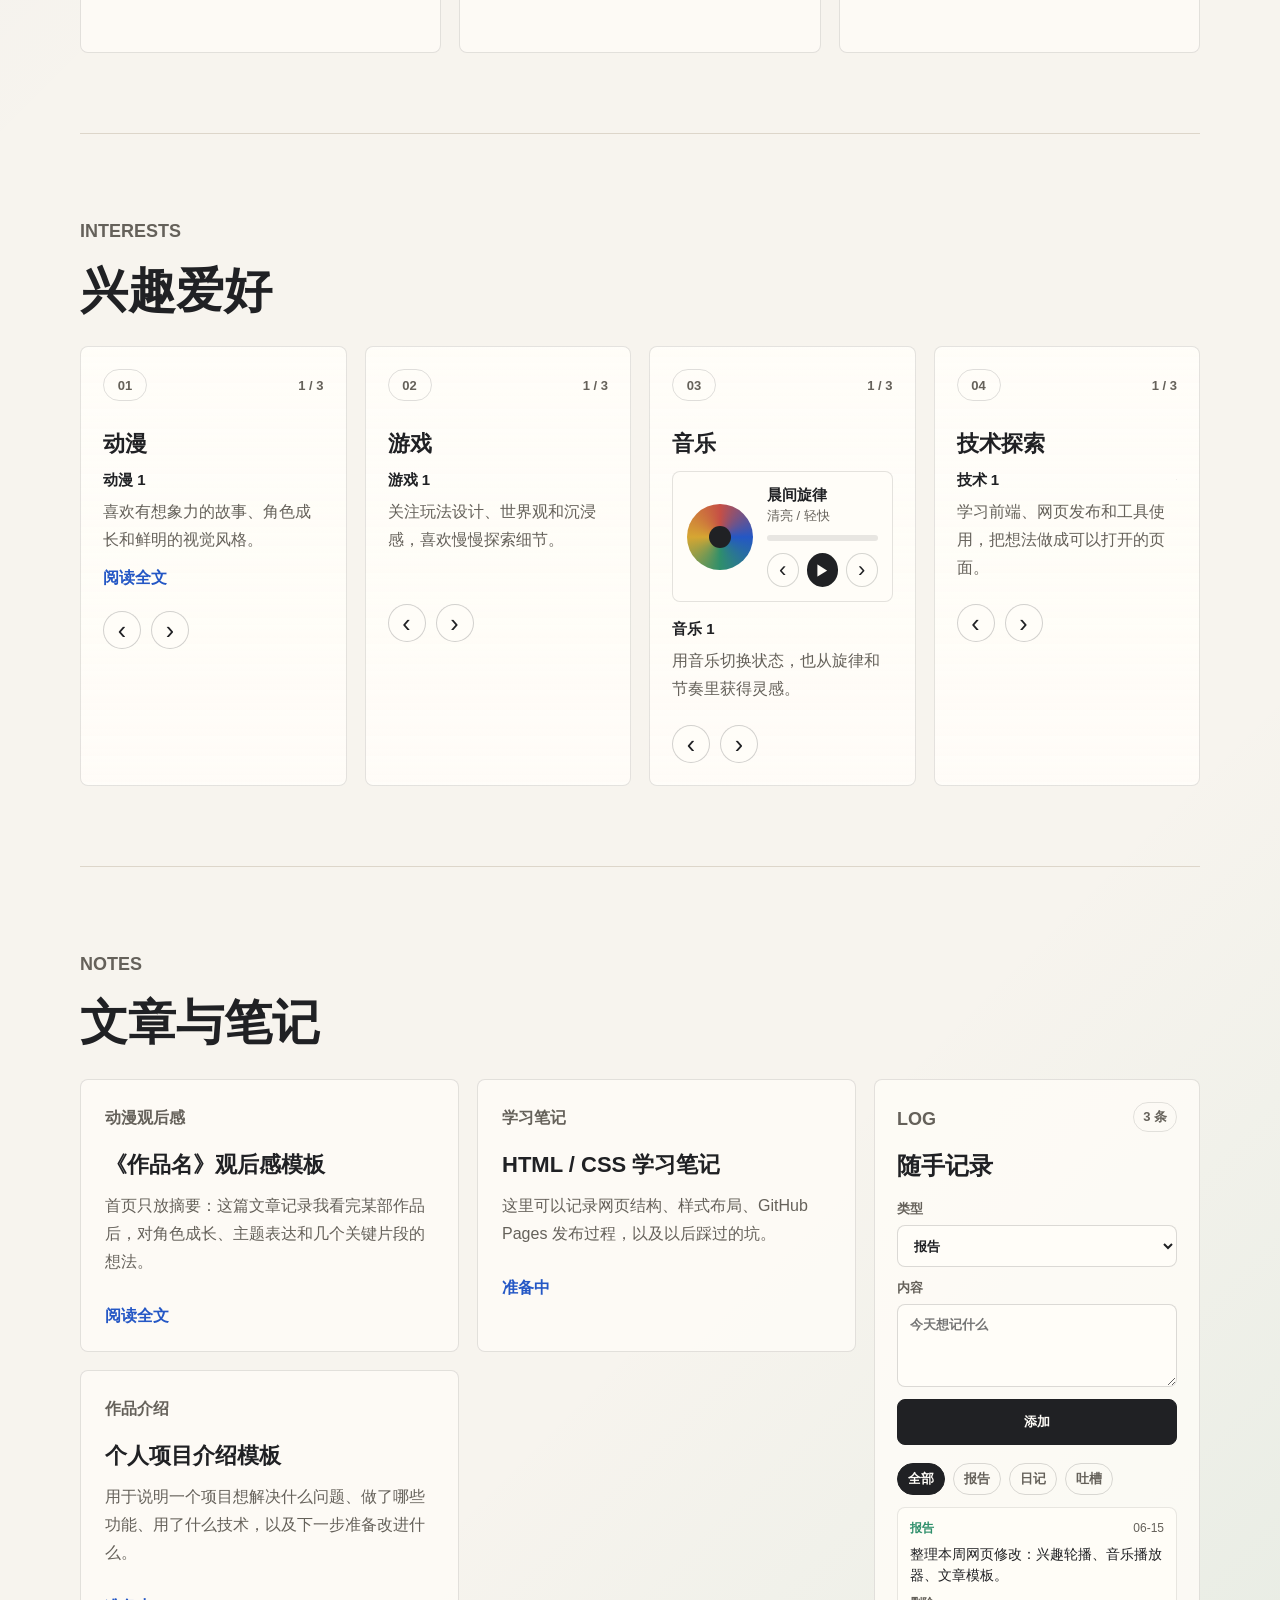
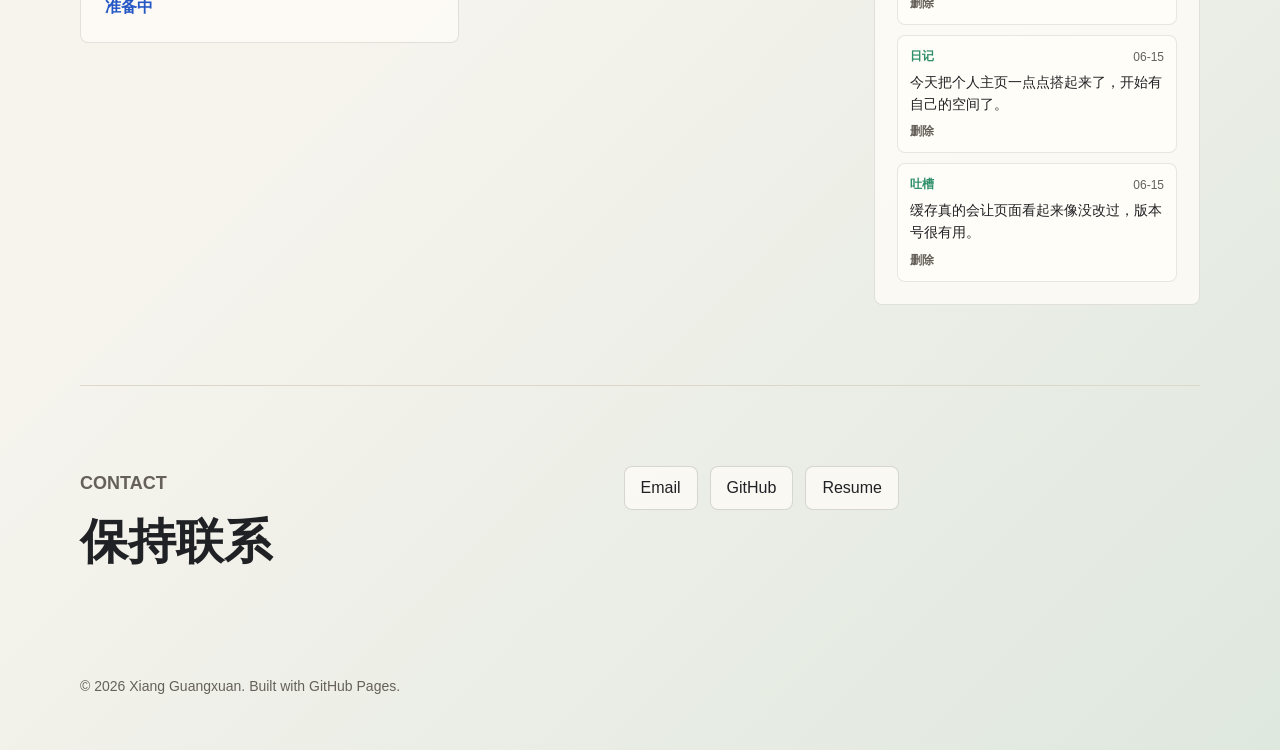
==== commit 0add2c98: "Add quick log sidebar" ====
--- a/index.html
+++ b/index.html
@@ -5,7 +5,7 @@
   <meta name="viewport" content="width=device-width, initial-scale=1.0" />
   <meta name="description" content="Xiang Guangxuan 的个人主页、作品集和联系方式。" />
   <title>Xiang Guangxuan | 个人主页</title>
-  <link rel="stylesheet" href="styles.css?v=4" />
+  <link rel="stylesheet" href="styles.css?v=5" />
 </head>
 <body>
   <header class="site-header">
@@ -224,25 +224,62 @@
         <h2 id="notes-title">文章与笔记</h2>
       </div>
 
-      <div class="note-grid">
-        <article class="note-card">
-          <p class="note-type">动漫观后感</p>
-          <h3>《作品名》观后感模板</h3>
-          <p>首页只放摘要：这篇文章记录我看完某部作品后，对角色成长、主题表达和几个关键片段的想法。</p>
-          <a class="text-link" href="notes/anime-01.html">阅读全文</a>
-        </article>
-        <article class="note-card">
-          <p class="note-type">学习笔记</p>
-          <h3>HTML / CSS 学习笔记</h3>
-          <p>这里可以记录网页结构、样式布局、GitHub Pages 发布过程，以及以后踩过的坑。</p>
-          <a class="text-link" href="#notes">准备中</a>
-        </article>
-        <article class="note-card">
-          <p class="note-type">作品介绍</p>
-          <h3>个人项目介绍模板</h3>
-          <p>用于说明一个项目想解决什么问题、做了哪些功能、用了什么技术，以及下一步准备改进什么。</p>
-          <a class="text-link" href="#notes">准备中</a>
-        </article>
+      <div class="notes-layout">
+        <div class="note-grid">
+          <article class="note-card">
+            <p class="note-type">动漫观后感</p>
+            <h3>《作品名》观后感模板</h3>
+            <p>首页只放摘要：这篇文章记录我看完某部作品后，对角色成长、主题表达和几个关键片段的想法。</p>
+            <a class="text-link" href="notes/anime-01.html">阅读全文</a>
+          </article>
+          <article class="note-card">
+            <p class="note-type">学习笔记</p>
+            <h3>HTML / CSS 学习笔记</h3>
+            <p>这里可以记录网页结构、样式布局、GitHub Pages 发布过程，以及以后踩过的坑。</p>
+            <a class="text-link" href="#notes">准备中</a>
+          </article>
+          <article class="note-card">
+            <p class="note-type">作品介绍</p>
+            <h3>个人项目介绍模板</h3>
+            <p>用于说明一个项目想解决什么问题、做了哪些功能、用了什么技术，以及下一步准备改进什么。</p>
+            <a class="text-link" href="#notes">准备中</a>
+          </article>
+        </div>
+
+        <aside class="quick-log" aria-labelledby="quick-log-title" data-quick-log>
+          <div class="quick-log-head">
+            <div>
+              <p class="section-kicker">Log</p>
+              <h3 id="quick-log-title">随手记录</h3>
+            </div>
+            <span class="quick-log-count" data-quick-log-count>0 条</span>
+          </div>
+
+          <form class="quick-log-form" data-quick-log-form>
+            <label>
+              <span>类型</span>
+              <select data-quick-log-type>
+                <option value="报告">报告</option>
+                <option value="日记">日记</option>
+                <option value="吐槽">吐槽</option>
+              </select>
+            </label>
+            <label>
+              <span>内容</span>
+              <textarea data-quick-log-text maxlength="140" rows="3" placeholder="今天想记什么"></textarea>
+            </label>
+            <button class="button primary quick-log-submit" type="submit">添加</button>
+          </form>
+
+          <div class="quick-log-filters" aria-label="记录筛选">
+            <button class="quick-filter is-active" type="button" data-quick-filter="全部">全部</button>
+            <button class="quick-filter" type="button" data-quick-filter="报告">报告</button>
+            <button class="quick-filter" type="button" data-quick-filter="日记">日记</button>
+            <button class="quick-filter" type="button" data-quick-filter="吐槽">吐槽</button>
+          </div>
+
+          <ul class="quick-log-list" data-quick-log-list></ul>
+        </aside>
       </div>
     </section>
 
@@ -263,6 +300,6 @@
     <p>© <span id="year"></span> Xiang Guangxuan. Built with GitHub Pages.</p>
   </footer>
 
-  <script src="script.js?v=4"></script>
+  <script src="script.js?v=5"></script>
 </body>
 </html>
--- a/styles.css
+++ b/styles.css
@@ -523,8 +523,15 @@
 
 .note-grid {
   display: grid;
-  grid-template-columns: repeat(3, minmax(0, 1fr));
+  grid-template-columns: repeat(2, minmax(0, 1fr));
   gap: 18px;
+}
+
+.notes-layout {
+  display: grid;
+  grid-template-columns: minmax(0, 1fr) minmax(310px, 0.42fr);
+  gap: 18px;
+  align-items: start;
 }
 
 .note-card {
@@ -533,6 +540,154 @@
   border: 1px solid rgba(32, 33, 36, 0.12);
   border-radius: 8px;
   background: rgba(255, 253, 248, 0.72);
+}
+
+.quick-log {
+  padding: 22px;
+  border: 1px solid rgba(32, 33, 36, 0.12);
+  border-radius: 8px;
+  background: rgba(255, 253, 248, 0.78);
+}
+
+.quick-log-head {
+  display: flex;
+  align-items: start;
+  justify-content: space-between;
+  gap: 14px;
+  margin-bottom: 18px;
+}
+
+.quick-log h3 {
+  margin-bottom: 0;
+  font-size: 24px;
+}
+
+.quick-log-count {
+  flex: 0 0 auto;
+  padding: 5px 9px;
+  border: 1px solid rgba(32, 33, 36, 0.12);
+  border-radius: 999px;
+  color: var(--muted);
+  font-size: 13px;
+  font-weight: 800;
+}
+
+.quick-log-form {
+  display: grid;
+  gap: 12px;
+}
+
+.quick-log-form label {
+  display: grid;
+  gap: 7px;
+  color: var(--muted);
+  font-size: 13px;
+  font-weight: 800;
+}
+
+.quick-log-form select,
+.quick-log-form textarea {
+  width: 100%;
+  border: 1px solid rgba(32, 33, 36, 0.16);
+  border-radius: 8px;
+  background: var(--white);
+  color: var(--ink);
+  font: inherit;
+}
+
+.quick-log-form select {
+  min-height: 42px;
+  padding: 0 12px;
+}
+
+.quick-log-form textarea {
+  min-height: 82px;
+  padding: 10px 12px;
+  line-height: 1.55;
+  resize: vertical;
+}
+
+.quick-log-submit {
+  width: 100%;
+}
+
+.quick-log-filters {
+  display: flex;
+  flex-wrap: wrap;
+  gap: 8px;
+  margin: 18px 0 12px;
+}
+
+.quick-filter {
+  min-height: 32px;
+  padding: 0 10px;
+  border: 1px solid rgba(32, 33, 36, 0.16);
+  border-radius: 999px;
+  background: transparent;
+  color: var(--muted);
+  cursor: pointer;
+  font-weight: 800;
+}
+
+.quick-filter.is-active {
+  border-color: var(--ink);
+  background: var(--ink);
+  color: var(--white);
+}
+
+.quick-log-list {
+  display: grid;
+  max-height: 420px;
+  gap: 10px;
+  margin: 0;
+  padding: 0;
+  overflow-y: auto;
+  list-style: none;
+}
+
+.quick-log-item {
+  padding: 12px;
+  border: 1px solid rgba(32, 33, 36, 0.1);
+  border-radius: 8px;
+  background: rgba(255, 253, 248, 0.9);
+}
+
+.quick-log-item-head {
+  display: flex;
+  align-items: center;
+  justify-content: space-between;
+  gap: 10px;
+  margin-bottom: 7px;
+}
+
+.quick-log-tag {
+  color: var(--green);
+  font-size: 12px;
+  font-weight: 900;
+}
+
+.quick-log-date {
+  color: var(--muted);
+  font-size: 12px;
+}
+
+.quick-log-item p {
+  margin-bottom: 0;
+  color: var(--ink);
+  font-size: 14px;
+  line-height: 1.55;
+}
+
+.quick-log-delete {
+  margin-top: 8px;
+  border: 0;
+  background: transparent;
+  color: var(--muted);
+  cursor: pointer;
+  font: inherit;
+  font-size: 12px;
+  font-weight: 800;
+  padding: 0;
 }
 
 .note-type {
@@ -638,6 +793,7 @@
 
   .about,
   .contact,
+  .notes-layout,
   .project-grid,
   .interest-grid,
   .note-grid {
@@ -675,6 +831,10 @@
     width: 100%;
   }
 
+  .quick-log {
+    padding: 18px;
+  }
+
   .music-player {
     grid-template-columns: 56px minmax(0, 1fr);
     padding: 12px;
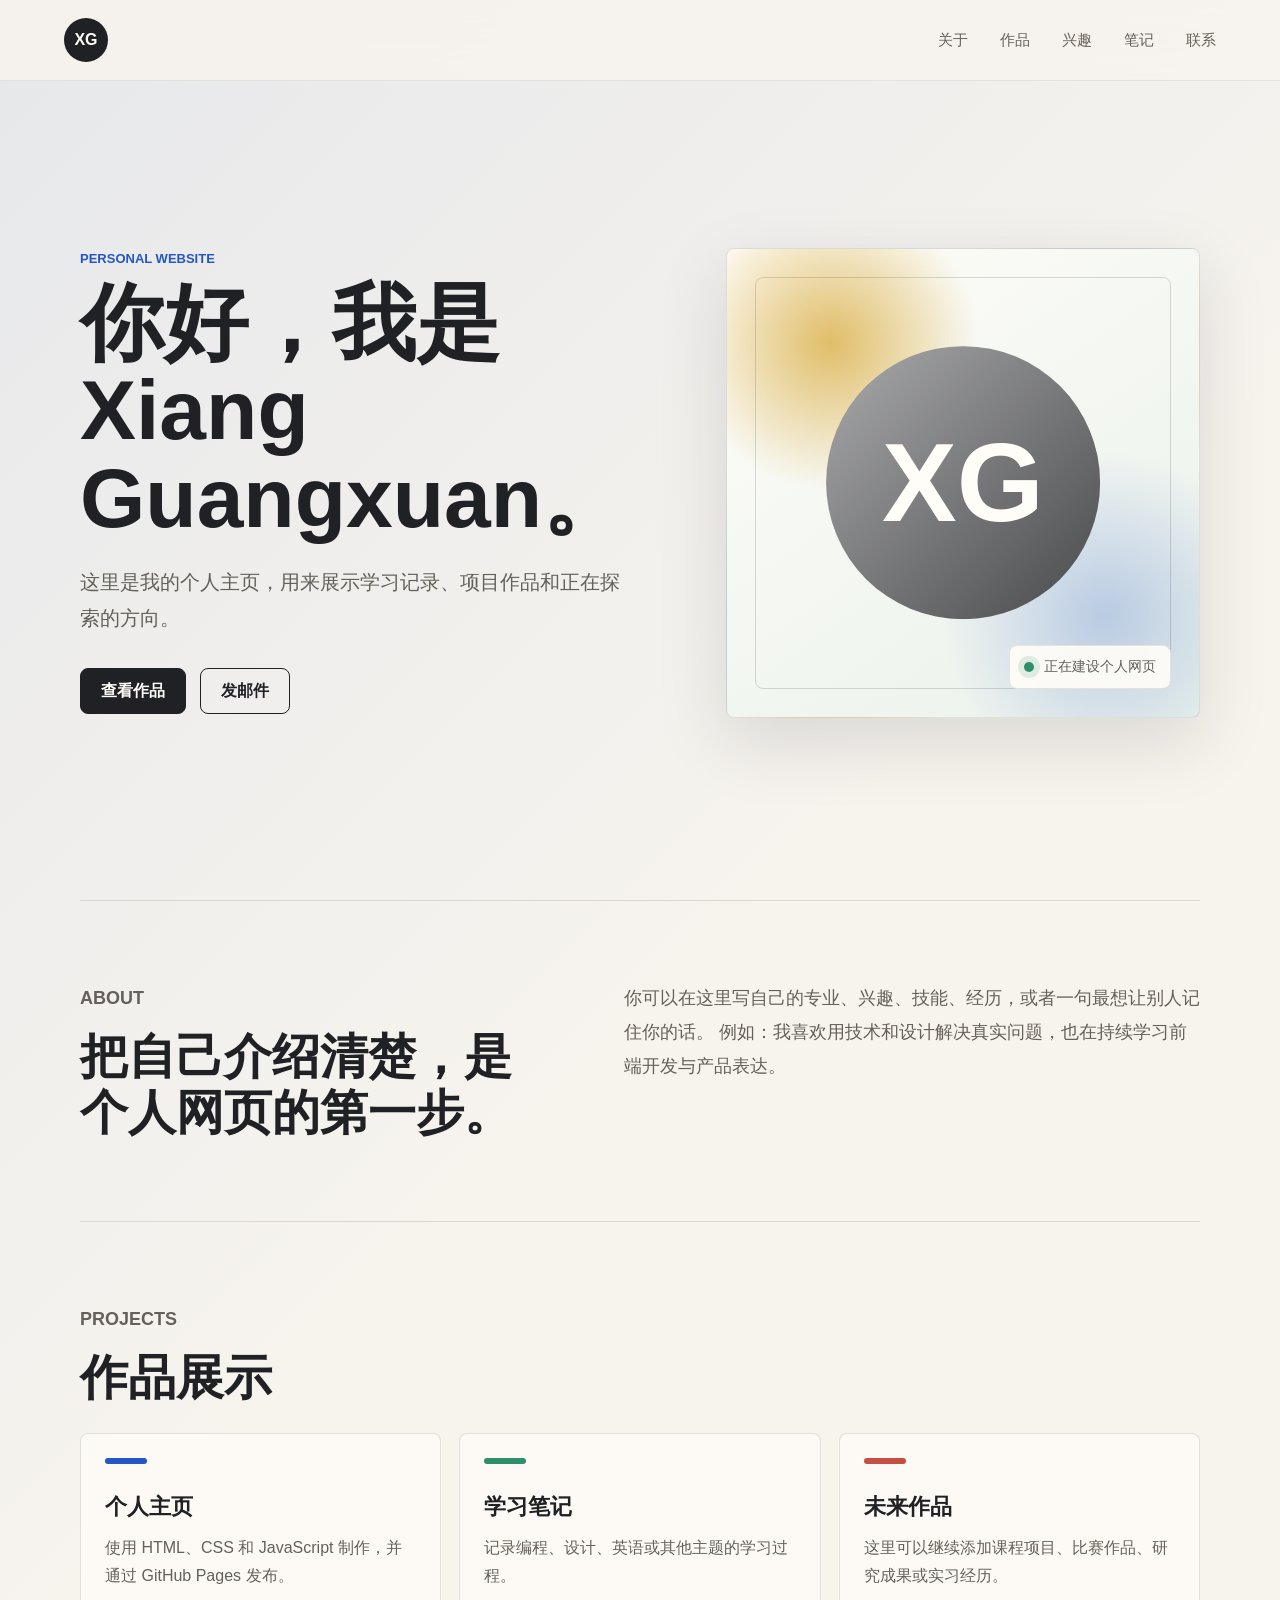
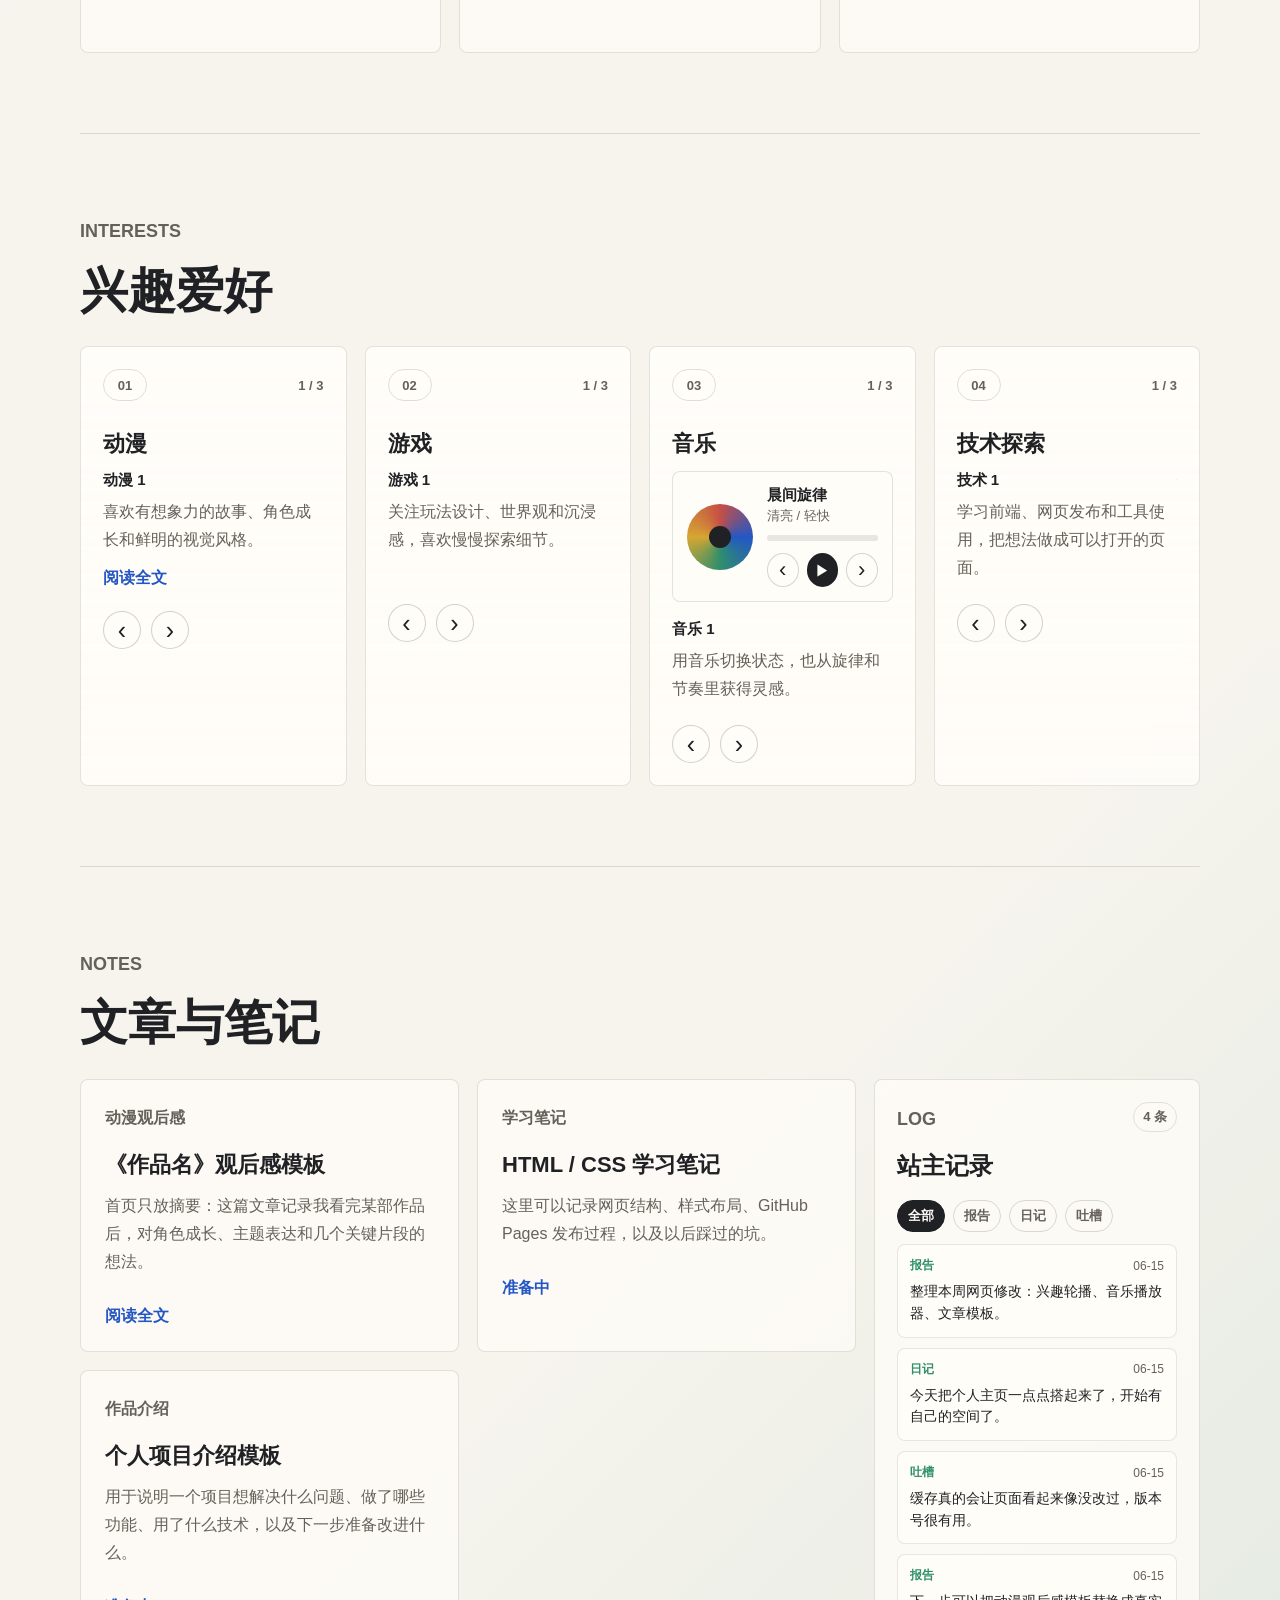
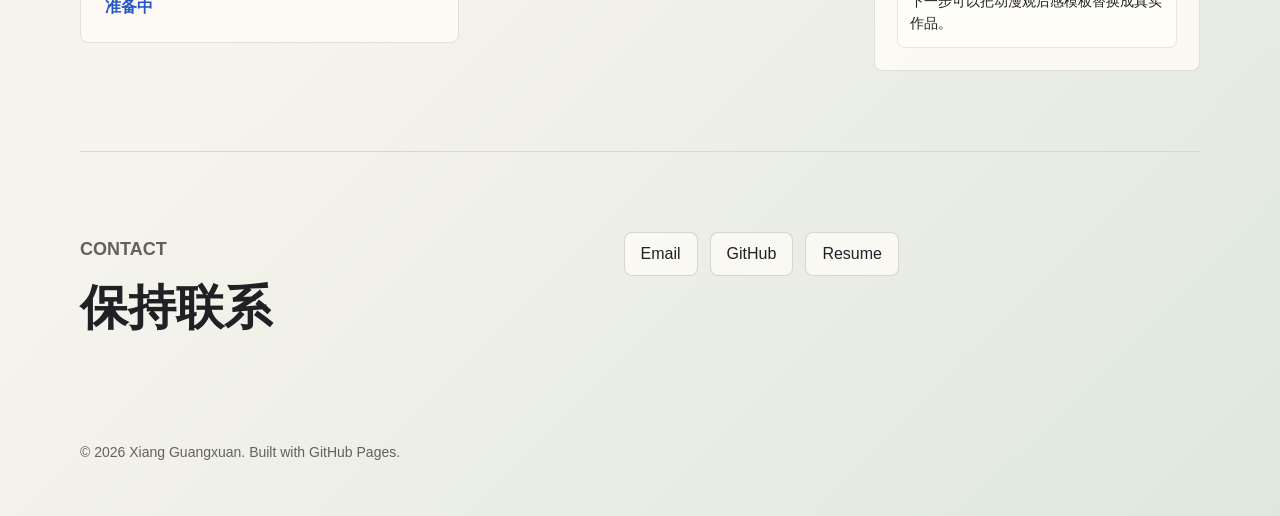
==== commit 5b5fbfd9: "Make quick log read-only" ====
--- a/index.html
+++ b/index.html
@@ -5,7 +5,7 @@
   <meta name="viewport" content="width=device-width, initial-scale=1.0" />
   <meta name="description" content="Xiang Guangxuan 的个人主页、作品集和联系方式。" />
   <title>Xiang Guangxuan | 个人主页</title>
-  <link rel="stylesheet" href="styles.css?v=5" />
+  <link rel="stylesheet" href="styles.css?v=6" />
 </head>
 <body>
   <header class="site-header">
@@ -250,26 +250,10 @@
           <div class="quick-log-head">
             <div>
               <p class="section-kicker">Log</p>
-              <h3 id="quick-log-title">随手记录</h3>
+              <h3 id="quick-log-title">站主记录</h3>
             </div>
             <span class="quick-log-count" data-quick-log-count>0 条</span>
           </div>
-
-          <form class="quick-log-form" data-quick-log-form>
-            <label>
-              <span>类型</span>
-              <select data-quick-log-type>
-                <option value="报告">报告</option>
-                <option value="日记">日记</option>
-                <option value="吐槽">吐槽</option>
-              </select>
-            </label>
-            <label>
-              <span>内容</span>
-              <textarea data-quick-log-text maxlength="140" rows="3" placeholder="今天想记什么"></textarea>
-            </label>
-            <button class="button primary quick-log-submit" type="submit">添加</button>
-          </form>
 
           <div class="quick-log-filters" aria-label="记录筛选">
             <button class="quick-filter is-active" type="button" data-quick-filter="全部">全部</button>
@@ -300,6 +284,6 @@
     <p>© <span id="year"></span> Xiang Guangxuan. Built with GitHub Pages.</p>
   </footer>
 
-  <script src="script.js?v=5"></script>
+  <script src="script.js?v=6"></script>
 </body>
 </html>
--- a/styles.css
+++ b/styles.css
@@ -572,50 +572,11 @@
   font-weight: 800;
 }
 
-.quick-log-form {
-  display: grid;
-  gap: 12px;
-}
-
-.quick-log-form label {
-  display: grid;
-  gap: 7px;
-  color: var(--muted);
-  font-size: 13px;
-  font-weight: 800;
-}
-
-.quick-log-form select,
-.quick-log-form textarea {
-  width: 100%;
-  border: 1px solid rgba(32, 33, 36, 0.16);
-  border-radius: 8px;
-  background: var(--white);
-  color: var(--ink);
-  font: inherit;
-}
-
-.quick-log-form select {
-  min-height: 42px;
-  padding: 0 12px;
-}
-
-.quick-log-form textarea {
-  min-height: 82px;
-  padding: 10px 12px;
-  line-height: 1.55;
-  resize: vertical;
-}
-
-.quick-log-submit {
-  width: 100%;
-}
-
 .quick-log-filters {
   display: flex;
   flex-wrap: wrap;
   gap: 8px;
-  margin: 18px 0 12px;
+  margin: 0 0 12px;
 }
 
 .quick-filter {
@@ -676,18 +637,6 @@
   color: var(--ink);
   font-size: 14px;
   line-height: 1.55;
-}
-
-.quick-log-delete {
-  margin-top: 8px;
-  border: 0;
-  background: transparent;
-  color: var(--muted);
-  cursor: pointer;
-  font: inherit;
-  font-size: 12px;
-  font-weight: 800;
-  padding: 0;
 }
 
 .note-type {
